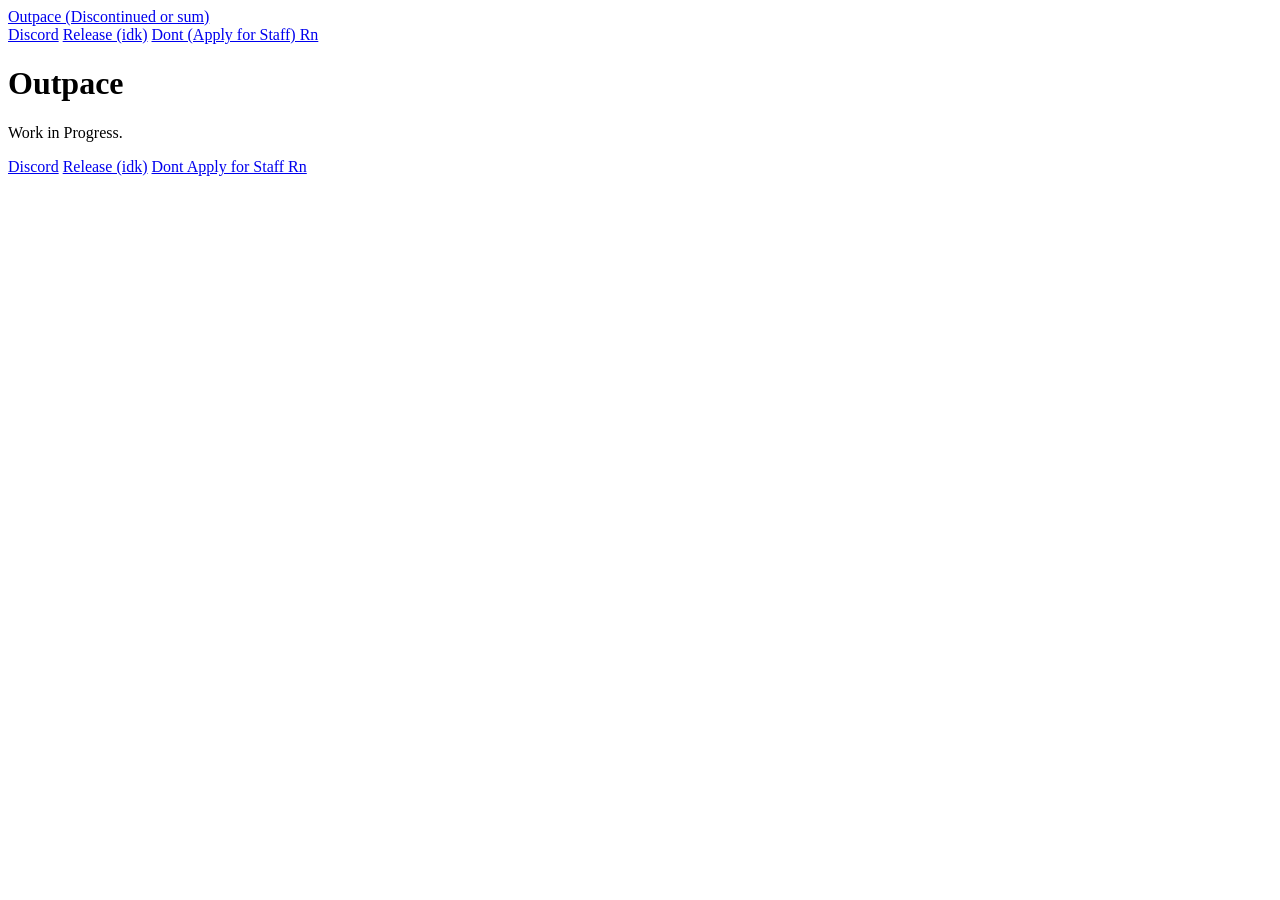
==== public/index.html @ 806c6d61 "Changed main index" ====
<!DOCTYPE html>
<html lang="en">
  <head>
    <meta charset="utf-8">
    <meta name="viewport" content="width=device-width, initial-scale=1">
    <title>Outpace (Discontinued or sum)</title>
    <meta name="description" content="Outpace">
    <link rel="stylesheet" href="/styles.css">
  </head>
  <body>
    <div class="bg"></div>
    <div class="rays"></div>
    <div class="orb orb-1"></div>
    <div class="orb orb-2"></div>
    <div class="orb orb-3"></div>
    <div class="particles" id="particles"></div>
    <div class="vignette"></div>
    <div class="noise"></div>

    <nav class="nav">
      <a class="nav-brand" href="https://www.out-pace.org/">Outpace (Discontinued or sum)</a>
      <div class="nav-links">
        <a class="nav-btn nav-btn-ghost" href="https://discord.gg/ZzWwDURXhG" target="_blank" rel="noopener">Discord</a>
        <a class="nav-btn nav-btn-ghost" href="https://www.out-pace.org/releasedate">Release (idk)</a>
        <a class="nav-btn nav-btn-primary" href="https://www.out-pace.org/apply">Dont (Apply for Staff) Rn</a>
      </div>
    </nav>

    <main class="main">
      <div>
        <h1 class="landing-title">Outpace</h1>
        <p class="landing-sub">Work in Progress.</p>
        <div class="landing-buttons">
          <a class="nav-btn nav-btn-primary" href="https://discord.gg/ZzWwDURXhG" target="_blank" rel="noopener">Discord</a>
          <a class="nav-btn nav-btn-ghost" href="https://www.out-pace.org/releasedate">Release (idk)</a>
          <a class="nav-btn nav-btn-ghost" href="https://www.out-pace.org/apply">Dont Apply for Staff Rn</a>
        </div>
      </div>
    </main>

    <script>
      (function () {
        var el = document.getElementById('particles');
        var frag = document.createDocumentFragment();
        for (var i = 0; i < 28; i++) {
          var s = document.createElement('span');
          var size = 1.5 + Math.random() * 3;
          s.style.cssText =
            'left:' + (Math.random() * 100) + '%;' +
            'width:' + size + 'px;height:' + size + 'px;' +
            'animation-duration:' + (9 + Math.random() * 16) + 's;' +
            'animation-delay:' + (Math.random() * 12) + 's;';
          frag.appendChild(s);
        }
        el.appendChild(frag);
      })();
    </script>
  </body>
</html>
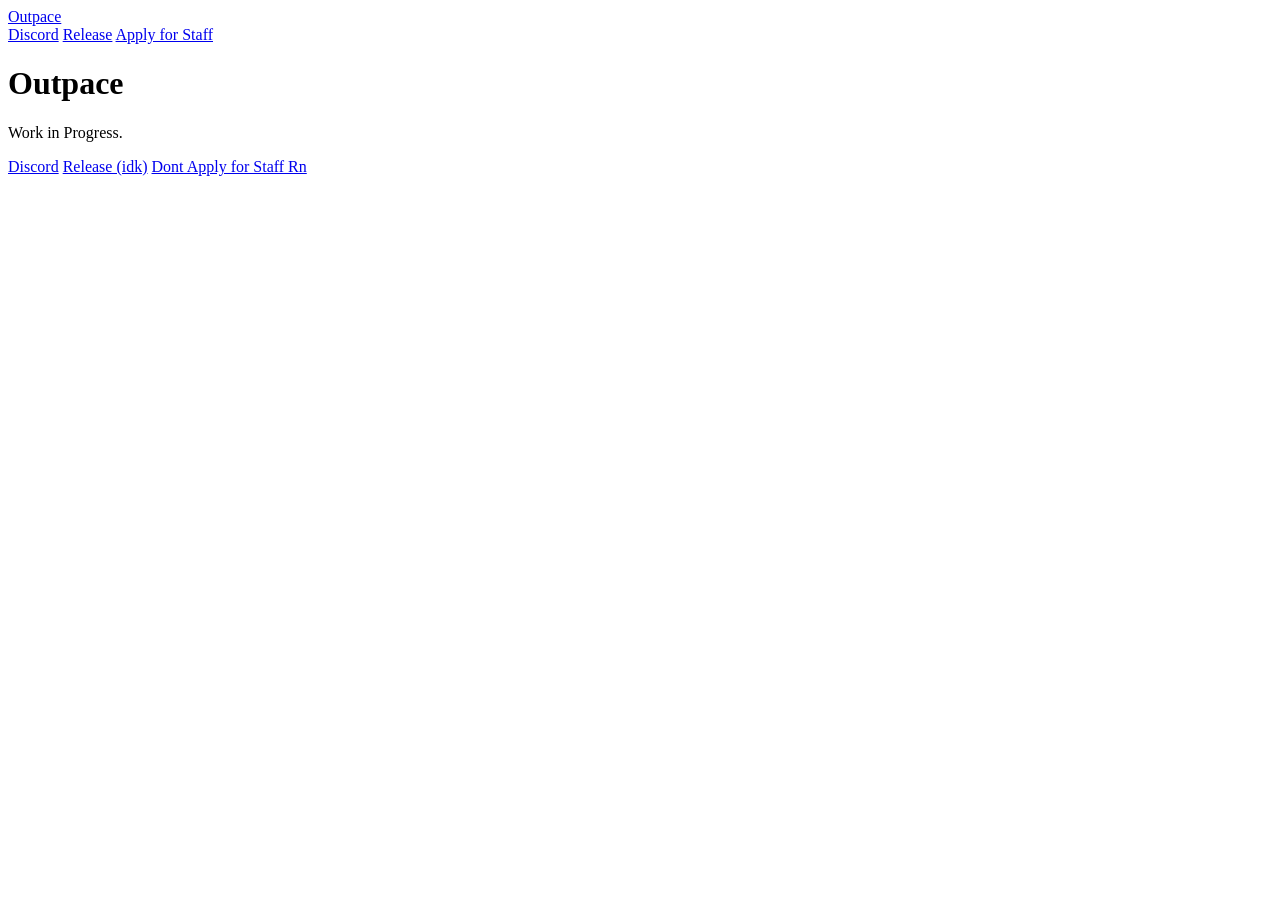
==== commit dfb59b0d: "a" ====
--- a/public/index.html
+++ b/public/index.html
@@ -18,11 +18,11 @@
     <div class="noise"></div>
 
     <nav class="nav">
-      <a class="nav-brand" href="https://www.out-pace.org/">Outpace (Discontinued or sum)</a>
+      <a class="nav-brand" href="https://www.out-pace.org/">Outpace</a>
       <div class="nav-links">
         <a class="nav-btn nav-btn-ghost" href="https://discord.gg/ZzWwDURXhG" target="_blank" rel="noopener">Discord</a>
-        <a class="nav-btn nav-btn-ghost" href="https://www.out-pace.org/releasedate">Release (idk)</a>
-        <a class="nav-btn nav-btn-primary" href="https://www.out-pace.org/apply">Dont (Apply for Staff) Rn</a>
+        <a class="nav-btn nav-btn-ghost" href="https://www.out-pace.org/releasedate">Release</a>
+        <a class="nav-btn nav-btn-primary" href="https://www.out-pace.org/apply">Apply for Staff</a>
       </div>
     </nav>
 
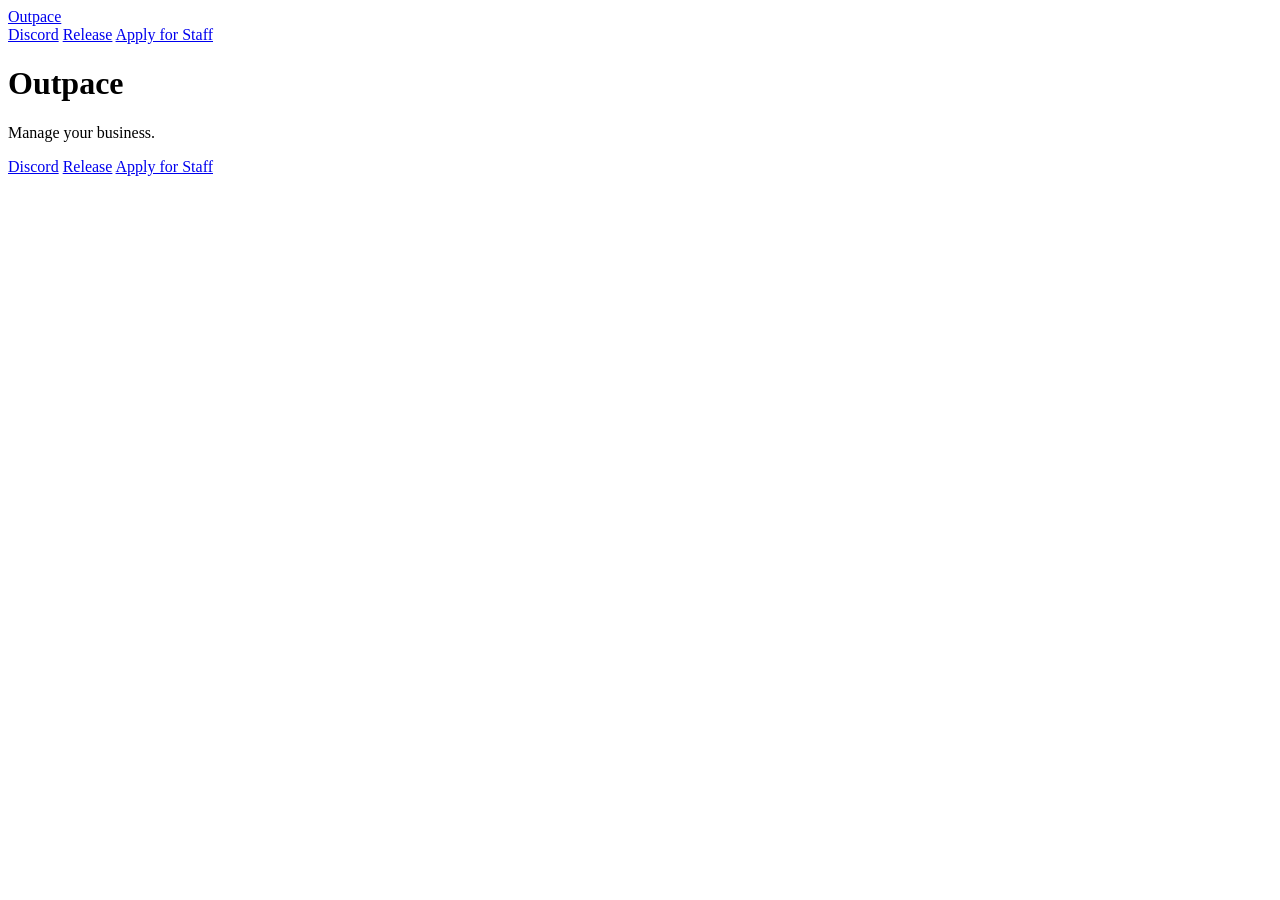
==== commit 67d52829: "Changed Button Texts and Subtitles." ====
--- a/public/index.html
+++ b/public/index.html
@@ -29,11 +29,11 @@
     <main class="main">
       <div>
         <h1 class="landing-title">Outpace</h1>
-        <p class="landing-sub">Work in Progress.</p>
+        <p class="landing-sub">Manage your business.</p>
         <div class="landing-buttons">
           <a class="nav-btn nav-btn-primary" href="https://discord.gg/ZzWwDURXhG" target="_blank" rel="noopener">Discord</a>
-          <a class="nav-btn nav-btn-ghost" href="https://www.out-pace.org/releasedate">Release (idk)</a>
-          <a class="nav-btn nav-btn-ghost" href="https://www.out-pace.org/apply">Dont Apply for Staff Rn</a>
+          <a class="nav-btn nav-btn-ghost" href="https://www.out-pace.org/releasedate">Release</a>
+          <a class="nav-btn nav-btn-ghost" href="https://www.out-pace.org/apply">Apply for Staff</a>
         </div>
       </div>
     </main>
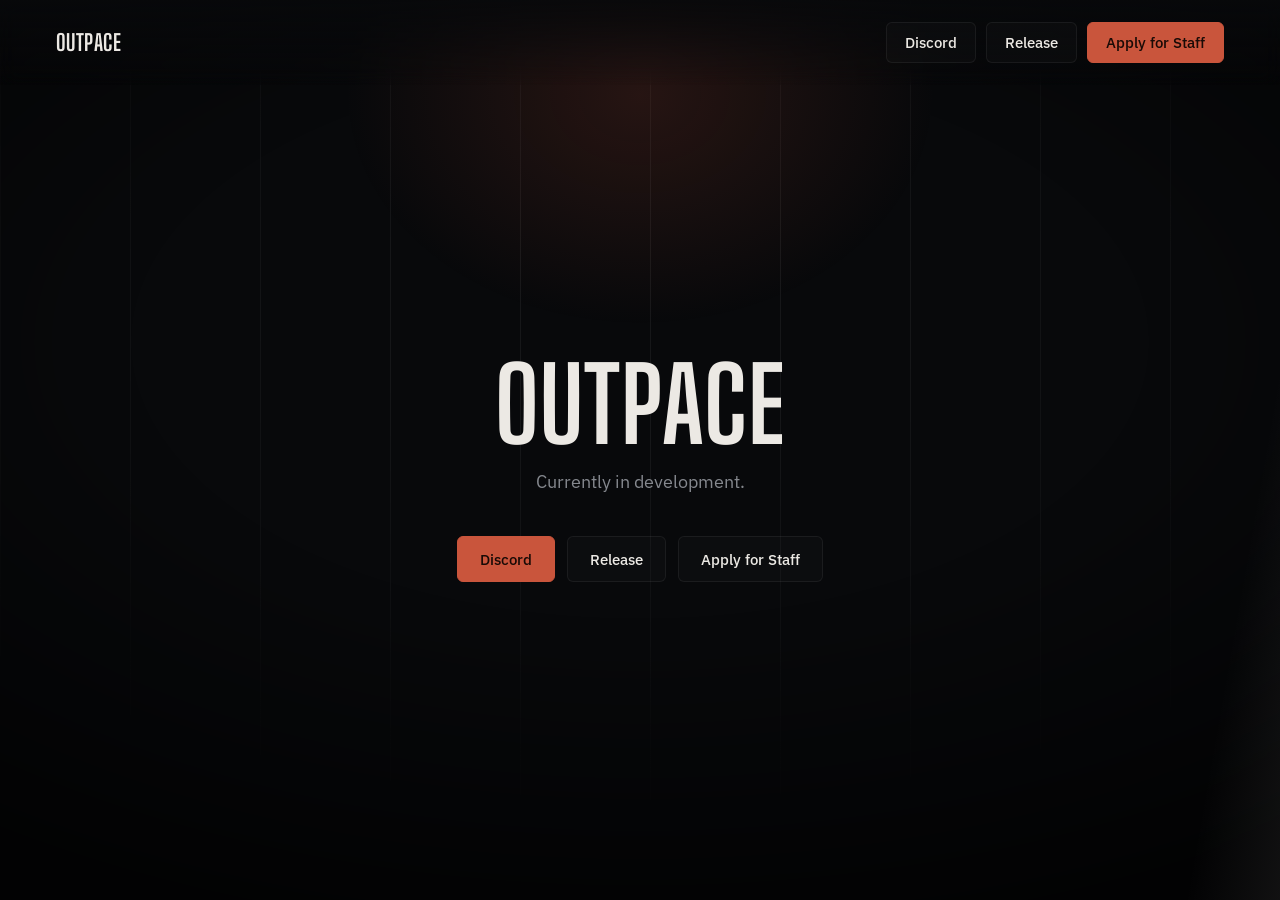
==== commit 8db2f851: "New style on the landing page" ====
--- a/public/index.html
+++ b/public/index.html
@@ -3,57 +3,243 @@
   <head>
     <meta charset="utf-8">
     <meta name="viewport" content="width=device-width, initial-scale=1">
-    <title>Outpace (Discontinued or sum)</title>
-    <meta name="description" content="Outpace">
-    <link rel="stylesheet" href="/styles.css">
+    <title>Outpace</title>
+    <meta name="description" content="Outpace — outrun what's behind the door.">
+    <link rel="preconnect" href="https://fonts.googleapis.com">
+    <link rel="preconnect" href="https://fonts.gstatic.com" crossorigin>
+    <link href="https://fonts.googleapis.com/css2?family=Big+Shoulders+Display:wght@600;700&family=IBM+Plex+Sans:wght@400;500;600&display=swap" rel="stylesheet">
+    <style>
+      :root {
+        --bg: #08090b;
+        --line: rgba(255, 255, 255, 0.06);
+        --text: #ece9e4;
+        --text-dim: #85888e;
+        --accent: #c9553c;
+        --accent-ink: #180a06;
+        font-family: 'IBM Plex Sans', system-ui, sans-serif;
+      }
+
+      * { box-sizing: border-box; }
+
+      html, body {
+        margin: 0;
+        padding: 0;
+        background: var(--bg);
+        color: var(--text);
+        overflow-x: hidden;
+      }
+
+      body { min-height: 100vh; position: relative; }
+
+      .sr-only {
+        position: absolute;
+        width: 1px; height: 1px;
+        padding: 0; margin: -1px;
+        overflow: hidden;
+        clip: rect(0, 0, 0, 0);
+        white-space: nowrap;
+        border: 0;
+      }
+
+      /* dim vertical seams — a corridor of doors, not a business grid */
+      .corridor {
+        position: fixed;
+        inset: 0;
+        z-index: 0;
+        background-image: repeating-linear-gradient(
+          90deg,
+          var(--line) 0px,
+          var(--line) 1px,
+          transparent 1px,
+          transparent 130px
+        );
+        mask-image: radial-gradient(ellipse 85% 65% at 50% 35%, black 20%, transparent 85%);
+        -webkit-mask-image: radial-gradient(ellipse 85% 65% at 50% 35%, black 20%, transparent 85%);
+      }
+
+      /* single unstable light source overhead, not scattered orbs */
+      .glow {
+        position: fixed;
+        top: -25%;
+        left: 50%;
+        transform: translateX(-50%);
+        width: 820px;
+        height: 640px;
+        background: radial-gradient(closest-side, rgba(201, 85, 60, 0.16), transparent 72%);
+        z-index: 0;
+        pointer-events: none;
+        animation: breathe 7s ease-in-out infinite;
+      }
+
+      @keyframes breathe {
+        0%, 100% { opacity: 0.7; }
+        50% { opacity: 1; }
+      }
+
+      .vignette {
+        position: fixed;
+        inset: 0;
+        z-index: 0;
+        pointer-events: none;
+        background: radial-gradient(ellipse 88% 68% at 50% 38%, transparent 45%, rgba(0,0,0,0.7) 100%);
+      }
+
+      /* one-time light spill, like a door easing open */
+      .sweep {
+        position: fixed;
+        inset: 0;
+        z-index: 1;
+        pointer-events: none;
+        background: linear-gradient(100deg, transparent 40%, rgba(236, 233, 228, 0.08) 48%, transparent 56%);
+        transform: translateX(-60%);
+        animation: sweep 1.6s cubic-bezier(0.16, 1, 0.3, 1) 0.2s forwards;
+      }
+
+      @keyframes sweep {
+        to { transform: translateX(60%); }
+      }
+
+      nav {
+        position: fixed;
+        top: 0; left: 0; right: 0;
+        z-index: 10;
+        display: flex;
+        align-items: center;
+        justify-content: space-between;
+        padding: 22px clamp(20px, 5vw, 56px);
+        backdrop-filter: blur(10px);
+        background: linear-gradient(to bottom, rgba(8,9,11,0.9), rgba(8,9,11,0));
+      }
+
+      .nav-brand {
+        font-family: 'Big Shoulders Display', sans-serif;
+        font-weight: 700;
+        font-size: 1.4rem;
+        letter-spacing: 0.02em;
+        color: var(--text);
+        text-decoration: none;
+        text-transform: uppercase;
+      }
+
+      .nav-links { display: flex; gap: 10px; }
+
+      .btn {
+        display: inline-flex;
+        align-items: center;
+        justify-content: center;
+        padding: 10px 18px;
+        border-radius: 6px;
+        font-size: 0.92rem;
+        font-weight: 500;
+        text-decoration: none;
+        transition: border-color 0.2s ease, background 0.2s ease, transform 0.15s ease;
+        white-space: nowrap;
+      }
+
+      .btn:focus-visible { outline: 2px solid var(--accent); outline-offset: 2px; }
+
+      .btn-ghost {
+        color: var(--text);
+        border: 1px solid var(--line);
+        background: rgba(255, 255, 255, 0.02);
+      }
+      .btn-ghost:hover { border-color: rgba(255, 255, 255, 0.24); background: rgba(255, 255, 255, 0.05); }
+
+      .btn-primary {
+        color: var(--accent-ink);
+        background: var(--accent);
+        border: 1px solid var(--accent);
+      }
+      .btn-primary:hover { background: #d76a4f; transform: translateY(-1px); }
+
+      main {
+        position: relative;
+        z-index: 2;
+        min-height: 100vh;
+        display: flex;
+        align-items: center;
+        justify-content: center;
+        padding: 120px 24px 80px;
+      }
+
+      .hero {
+        text-align: center;
+        max-width: 620px;
+        opacity: 0;
+        transform: translateY(14px);
+        animation: rise 0.9s cubic-bezier(0.16, 1, 0.3, 1) 0.25s forwards;
+      }
+
+      .landing-title {
+        font-family: 'Big Shoulders Display', sans-serif;
+        font-weight: 700;
+        font-size: clamp(3.4rem, 10vw, 6.4rem);
+        line-height: 0.92;
+        letter-spacing: 0.01em;
+        text-transform: uppercase;
+        margin: 0 0 16px;
+        color: var(--text);
+      }
+
+      .landing-sub {
+        font-size: clamp(1rem, 2vw, 1.15rem);
+        color: var(--text-dim);
+        margin: 0 0 40px;
+        line-height: 1.5;
+      }
+
+      .landing-buttons {
+        display: flex;
+        flex-wrap: wrap;
+        align-items: center;
+        justify-content: center;
+        gap: 12px;
+      }
+      .landing-buttons .btn { padding: 12px 22px; font-size: 0.95rem; }
+
+      @keyframes rise {
+        to { opacity: 1; transform: translateY(0); }
+      }
+
+      @media (max-width: 560px) {
+        .nav-links { gap: 6px; }
+        .btn { padding: 8px 12px; font-size: 0.82rem; }
+        .landing-buttons { flex-direction: column; width: 100%; }
+        .landing-buttons .btn { width: 100%; }
+      }
+
+      @media (prefers-reduced-motion: reduce) {
+        .hero { animation: none; opacity: 1; transform: none; }
+        .glow { animation: none; opacity: 0.85; }
+        .sweep { display: none; }
+      }
+    </style>
   </head>
   <body>
-    <div class="bg"></div>
-    <div class="rays"></div>
-    <div class="orb orb-1"></div>
-    <div class="orb orb-2"></div>
-    <div class="orb orb-3"></div>
-    <div class="particles" id="particles"></div>
-    <div class="vignette"></div>
-    <div class="noise"></div>
-
-    <nav class="nav">
+    <div class="corridor" aria-hidden="true"></div>
+    <div class="glow" aria-hidden="true"></div>
+    <div class="vignette" aria-hidden="true"></div>
+    <div class="sweep" aria-hidden="true"></div>
+
+    <nav>
       <a class="nav-brand" href="https://www.out-pace.org/">Outpace</a>
       <div class="nav-links">
-        <a class="nav-btn nav-btn-ghost" href="https://discord.gg/ZzWwDURXhG" target="_blank" rel="noopener">Discord</a>
-        <a class="nav-btn nav-btn-ghost" href="https://www.out-pace.org/releasedate">Release</a>
-        <a class="nav-btn nav-btn-primary" href="https://www.out-pace.org/apply">Apply for Staff</a>
+        <a class="btn btn-ghost" href="https://discord.gg/ZzWwDURXhG" target="_blank" rel="noopener">Discord</a>
+        <a class="btn btn-ghost" href="https://www.out-pace.org/releasedate">Release</a>
+        <a class="btn btn-primary" href="https://www.out-pace.org/apply">Apply for Staff</a>
       </div>
     </nav>
 
-    <main class="main">
-      <div>
+    <main>
+      <div class="hero">
         <h1 class="landing-title">Outpace</h1>
-        <p class="landing-sub">Manage your business.</p>
+        <p class="landing-sub">Currently in development.</p>
         <div class="landing-buttons">
-          <a class="nav-btn nav-btn-primary" href="https://discord.gg/ZzWwDURXhG" target="_blank" rel="noopener">Discord</a>
-          <a class="nav-btn nav-btn-ghost" href="https://www.out-pace.org/releasedate">Release</a>
-          <a class="nav-btn nav-btn-ghost" href="https://www.out-pace.org/apply">Apply for Staff</a>
+          <a class="btn btn-primary" href="https://discord.gg/ZzWwDURXhG" target="_blank" rel="noopener">Discord</a>
+          <a class="btn btn-ghost" href="https://www.out-pace.org/releasedate">Release</a>
+          <a class="btn btn-ghost" href="https://www.out-pace.org/apply">Apply for Staff</a>
         </div>
       </div>
     </main>
-
-    <script>
-      (function () {
-        var el = document.getElementById('particles');
-        var frag = document.createDocumentFragment();
-        for (var i = 0; i < 28; i++) {
-          var s = document.createElement('span');
-          var size = 1.5 + Math.random() * 3;
-          s.style.cssText =
-            'left:' + (Math.random() * 100) + '%;' +
-            'width:' + size + 'px;height:' + size + 'px;' +
-            'animation-duration:' + (9 + Math.random() * 16) + 's;' +
-            'animation-delay:' + (Math.random() * 12) + 's;';
-          frag.appendChild(s);
-        }
-        el.appendChild(frag);
-      })();
-    </script>
   </body>
-</html>
+</html>
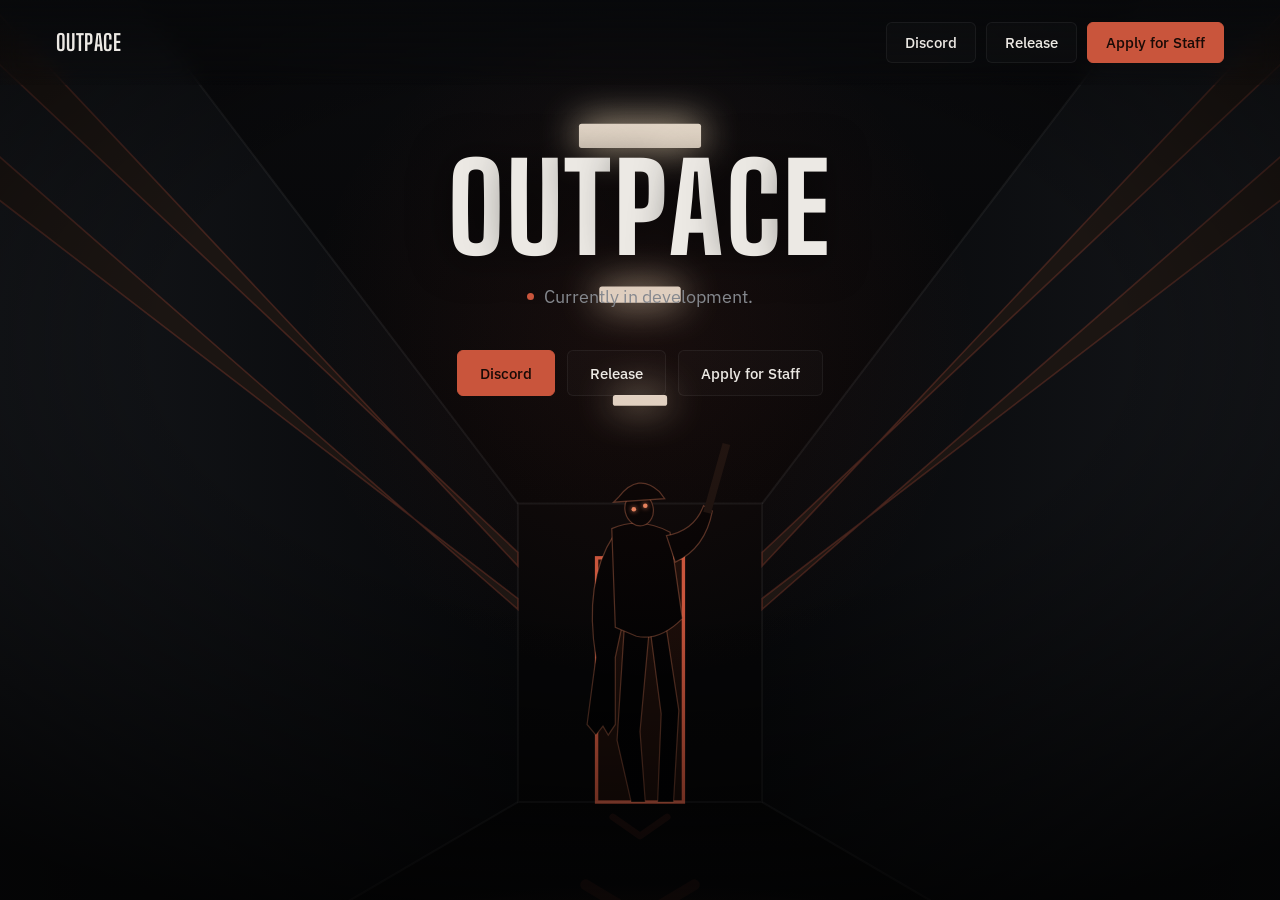
==== commit fef2a752: "Updated Main Landing page" ====
--- a/public/index.html
+++ b/public/index.html
@@ -1,245 +1,316 @@
 <!DOCTYPE html>
 <html lang="en">
-  <head>
-    <meta charset="utf-8">
-    <meta name="viewport" content="width=device-width, initial-scale=1">
-    <title>Outpace</title>
-    <meta name="description" content="Outpace — outrun what's behind the door.">
-    <link rel="preconnect" href="https://fonts.googleapis.com">
-    <link rel="preconnect" href="https://fonts.gstatic.com" crossorigin>
-    <link href="https://fonts.googleapis.com/css2?family=Big+Shoulders+Display:wght@600;700&family=IBM+Plex+Sans:wght@400;500;600&display=swap" rel="stylesheet">
-    <style>
-      :root {
-        --bg: #08090b;
-        --line: rgba(255, 255, 255, 0.06);
-        --text: #ece9e4;
-        --text-dim: #85888e;
-        --accent: #c9553c;
-        --accent-ink: #180a06;
-        font-family: 'IBM Plex Sans', system-ui, sans-serif;
-      }
-
-      * { box-sizing: border-box; }
-
-      html, body {
-        margin: 0;
-        padding: 0;
-        background: var(--bg);
-        color: var(--text);
-        overflow-x: hidden;
-      }
-
-      body { min-height: 100vh; position: relative; }
-
-      .sr-only {
-        position: absolute;
-        width: 1px; height: 1px;
-        padding: 0; margin: -1px;
-        overflow: hidden;
-        clip: rect(0, 0, 0, 0);
-        white-space: nowrap;
-        border: 0;
-      }
-
-      /* dim vertical seams — a corridor of doors, not a business grid */
-      .corridor {
-        position: fixed;
-        inset: 0;
-        z-index: 0;
-        background-image: repeating-linear-gradient(
-          90deg,
-          var(--line) 0px,
-          var(--line) 1px,
-          transparent 1px,
-          transparent 130px
-        );
-        mask-image: radial-gradient(ellipse 85% 65% at 50% 35%, black 20%, transparent 85%);
-        -webkit-mask-image: radial-gradient(ellipse 85% 65% at 50% 35%, black 20%, transparent 85%);
-      }
-
-      /* single unstable light source overhead, not scattered orbs */
-      .glow {
-        position: fixed;
-        top: -25%;
-        left: 50%;
-        transform: translateX(-50%);
-        width: 820px;
-        height: 640px;
-        background: radial-gradient(closest-side, rgba(201, 85, 60, 0.16), transparent 72%);
-        z-index: 0;
-        pointer-events: none;
-        animation: breathe 7s ease-in-out infinite;
-      }
-
-      @keyframes breathe {
-        0%, 100% { opacity: 0.7; }
-        50% { opacity: 1; }
-      }
-
-      .vignette {
-        position: fixed;
-        inset: 0;
-        z-index: 0;
-        pointer-events: none;
-        background: radial-gradient(ellipse 88% 68% at 50% 38%, transparent 45%, rgba(0,0,0,0.7) 100%);
-      }
-
-      /* one-time light spill, like a door easing open */
-      .sweep {
-        position: fixed;
-        inset: 0;
-        z-index: 1;
-        pointer-events: none;
-        background: linear-gradient(100deg, transparent 40%, rgba(236, 233, 228, 0.08) 48%, transparent 56%);
-        transform: translateX(-60%);
-        animation: sweep 1.6s cubic-bezier(0.16, 1, 0.3, 1) 0.2s forwards;
-      }
-
-      @keyframes sweep {
-        to { transform: translateX(60%); }
-      }
-
-      nav {
-        position: fixed;
-        top: 0; left: 0; right: 0;
-        z-index: 10;
-        display: flex;
-        align-items: center;
-        justify-content: space-between;
-        padding: 22px clamp(20px, 5vw, 56px);
-        backdrop-filter: blur(10px);
-        background: linear-gradient(to bottom, rgba(8,9,11,0.9), rgba(8,9,11,0));
-      }
-
-      .nav-brand {
-        font-family: 'Big Shoulders Display', sans-serif;
-        font-weight: 700;
-        font-size: 1.4rem;
-        letter-spacing: 0.02em;
-        color: var(--text);
-        text-decoration: none;
-        text-transform: uppercase;
-      }
-
-      .nav-links { display: flex; gap: 10px; }
-
-      .btn {
-        display: inline-flex;
-        align-items: center;
-        justify-content: center;
-        padding: 10px 18px;
-        border-radius: 6px;
-        font-size: 0.92rem;
-        font-weight: 500;
-        text-decoration: none;
-        transition: border-color 0.2s ease, background 0.2s ease, transform 0.15s ease;
-        white-space: nowrap;
-      }
-
-      .btn:focus-visible { outline: 2px solid var(--accent); outline-offset: 2px; }
-
-      .btn-ghost {
-        color: var(--text);
-        border: 1px solid var(--line);
-        background: rgba(255, 255, 255, 0.02);
-      }
-      .btn-ghost:hover { border-color: rgba(255, 255, 255, 0.24); background: rgba(255, 255, 255, 0.05); }
-
-      .btn-primary {
-        color: var(--accent-ink);
-        background: var(--accent);
-        border: 1px solid var(--accent);
-      }
-      .btn-primary:hover { background: #d76a4f; transform: translateY(-1px); }
-
-      main {
-        position: relative;
-        z-index: 2;
-        min-height: 100vh;
-        display: flex;
-        align-items: center;
-        justify-content: center;
-        padding: 120px 24px 80px;
-      }
-
-      .hero {
-        text-align: center;
-        max-width: 620px;
-        opacity: 0;
-        transform: translateY(14px);
-        animation: rise 0.9s cubic-bezier(0.16, 1, 0.3, 1) 0.25s forwards;
-      }
-
-      .landing-title {
-        font-family: 'Big Shoulders Display', sans-serif;
-        font-weight: 700;
-        font-size: clamp(3.4rem, 10vw, 6.4rem);
-        line-height: 0.92;
-        letter-spacing: 0.01em;
-        text-transform: uppercase;
-        margin: 0 0 16px;
-        color: var(--text);
-      }
-
-      .landing-sub {
-        font-size: clamp(1rem, 2vw, 1.15rem);
-        color: var(--text-dim);
-        margin: 0 0 40px;
-        line-height: 1.5;
-      }
-
-      .landing-buttons {
-        display: flex;
-        flex-wrap: wrap;
-        align-items: center;
-        justify-content: center;
-        gap: 12px;
-      }
-      .landing-buttons .btn { padding: 12px 22px; font-size: 0.95rem; }
-
-      @keyframes rise {
-        to { opacity: 1; transform: translateY(0); }
-      }
-
-      @media (max-width: 560px) {
-        .nav-links { gap: 6px; }
-        .btn { padding: 8px 12px; font-size: 0.82rem; }
-        .landing-buttons { flex-direction: column; width: 100%; }
-        .landing-buttons .btn { width: 100%; }
-      }
-
-      @media (prefers-reduced-motion: reduce) {
-        .hero { animation: none; opacity: 1; transform: none; }
-        .glow { animation: none; opacity: 0.85; }
-        .sweep { display: none; }
-      }
-    </style>
-  </head>
-  <body>
-    <div class="corridor" aria-hidden="true"></div>
-    <div class="glow" aria-hidden="true"></div>
-    <div class="vignette" aria-hidden="true"></div>
-    <div class="sweep" aria-hidden="true"></div>
-
-    <nav>
-      <a class="nav-brand" href="https://www.out-pace.org/">Outpace</a>
-      <div class="nav-links">
-        <a class="btn btn-ghost" href="https://discord.gg/ZzWwDURXhG" target="_blank" rel="noopener">Discord</a>
-        <a class="btn btn-ghost" href="https://www.out-pace.org/releasedate">Release</a>
-        <a class="btn btn-primary" href="https://www.out-pace.org/apply">Apply for Staff</a>
-      </div>
-    </nav>
-
-    <main>
-      <div class="hero">
-        <h1 class="landing-title">Outpace</h1>
-        <p class="landing-sub">Currently in development.</p>
-        <div class="landing-buttons">
-          <a class="btn btn-primary" href="https://discord.gg/ZzWwDURXhG" target="_blank" rel="noopener">Discord</a>
-          <a class="btn btn-ghost" href="https://www.out-pace.org/releasedate">Release</a>
-          <a class="btn btn-ghost" href="https://www.out-pace.org/apply">Apply for Staff</a>
-        </div>
-      </div>
-    </main>
-  </body>
+<head>
+<meta charset="utf-8">
+<meta name="viewport" content="width=device-width, initial-scale=1">
+<title>Outpace</title>
+<meta name="description" content="Outpace — outrun what's behind the door.">
+<link rel="preconnect" href="https://fonts.googleapis.com">
+<link rel="preconnect" href="https://fonts.gstatic.com" crossorigin>
+<link href="https://fonts.googleapis.com/css2?family=Big+Shoulders+Display:wght@600;700;800&family=IBM+Plex+Sans:wght@400;500;600&display=swap" rel="stylesheet">
+<script>document.documentElement.classList.add('js');</script>
+<style>
+:root {
+  --bg: #08090b;
+  --line: rgba(255,255,255,0.055);
+  --text: #ece9e4;
+  --text-dim: #85888e;
+  --accent: #c9553c;
+  --accent-hot: #e8845f;
+  --accent-ink: #180a06;
+  --mx: 50%; --my: 38%;
+  --px: 0; --py: 0;
+  font-family: 'IBM Plex Sans', system-ui, sans-serif;
+}
+* { box-sizing: border-box; }
+html, body { margin: 0; background: var(--bg); color: var(--text); overflow-x: hidden; }
+body { min-height: 100vh; position: relative; }
+.layer { position: fixed; inset: 0; pointer-events: none; }
+
+/* corridor seams, plus a brighter copy that only shows under the cursor */
+.corridor, .corridor-lit {
+  z-index: 0;
+  background-image: repeating-linear-gradient(90deg, var(--line) 0, var(--line) 1px, transparent 1px, transparent 130px);
+  -webkit-mask-image: radial-gradient(ellipse 85% 65% at 50% 35%, #000 20%, transparent 85%);
+  mask-image: radial-gradient(ellipse 85% 65% at 50% 35%, #000 20%, transparent 85%);
+}
+.corridor-lit {
+  background-image: repeating-linear-gradient(90deg, rgba(232,132,95,0.55) 0, rgba(232,132,95,0.55) 1px, transparent 1px, transparent 130px);
+  -webkit-mask-image: radial-gradient(circle 230px at var(--mx) var(--my), #000, transparent 100%);
+  mask-image: radial-gradient(circle 230px at var(--mx) var(--my), #000, transparent 100%);
+}
+.torch {
+  z-index: 1;
+  background: radial-gradient(circle 340px at var(--mx) var(--my), rgba(201,85,60,0.09), transparent 100%);
+}
+.glow {
+  z-index: 0; top: -25%; left: 50%; right: auto; bottom: auto;
+  width: 900px; height: 680px; max-width: 140vw;
+  transform: translateX(-50%) translate(calc(var(--px) * -26px), calc(var(--py) * -16px));
+  background: radial-gradient(closest-side, rgba(201,85,60,0.17), transparent 72%);
+  animation: breathe 7s ease-in-out infinite;
+}
+@keyframes breathe { 0%,100% { opacity: .65; } 50% { opacity: 1; } }
+.vignette { z-index: 3; background: radial-gradient(ellipse 88% 68% at 50% 38%, transparent 42%, rgba(0,0,0,0.78) 100%); }
+#dust { z-index: 1; width: 100%; height: 100%; }
+
+/* the maintenance hallway: the mangled worker waits at the far end */
+.scene { z-index: 1; width: 100%; height: 100%; opacity: 0;
+  transform: translate(calc(var(--px) * 10px), calc(var(--py) * 6px)) scale(1.06);
+  animation: frameIn 1.4s ease .1s forwards; }
+@keyframes frameIn { to { opacity: 1; } }
+.lamps { animation: hum 9s linear 4s infinite; }
+.lamp { fill: #efe6d6; opacity: 0; filter: drop-shadow(0 0 1.4px rgba(255,236,200,.9));
+  animation: lampOn 1s forwards; animation-delay: calc(.7s + var(--k) * .35s); }
+@keyframes lampOn { 0% { opacity: 0; } 20% { opacity: .9; } 32% { opacity: .1; } 50% { opacity: .9; } 62% { opacity: .3; } 100% { opacity: .95; } }
+@keyframes hum { 0%,100% { opacity: 1; } 91% { opacity: 1; } 92% { opacity: .35; } 93% { opacity: 1; } 94% { opacity: .6; } 95% { opacity: 1; } }
+.exit { animation: breathe 5s ease-in-out infinite; }
+.arr { fill: none; stroke: var(--accent); stroke-linecap: round; stroke-linejoin: round; opacity: .12;
+  animation: run 1.8s ease-in-out infinite; animation-delay: calc(2s + var(--k) * .22s); }
+@keyframes run { 0%,100% { opacity: .12; } 30% { opacity: .95; } }
+.figure { opacity: 0; transform-box: fill-box; transform-origin: 50% 100%;
+  animation: frameIn 1.6s ease 2.8s forwards, sway 5s ease-in-out 2.8s infinite alternate; }
+@keyframes sway { from { transform: rotate(-1.4deg); } to { transform: rotate(1.4deg); } }
+.loom { transform-box: fill-box; transform-origin: 50% 100%; animation: loom 18s linear 6s infinite; }
+@keyframes loom { 0%,96% { transform: scale(1); } 96.4%,98.8% { transform: scale(1.4); } 99.2%,100% { transform: scale(1); } }
+.head { transform-box: fill-box; transform-origin: 50% 100%; animation: twitch 7s steps(1) infinite; }
+@keyframes twitch { 0%,86% { transform: none; } 87% { transform: rotate(9deg) translateY(1px); } 88% { transform: rotate(-6deg); } 89%,100% { transform: none; } }
+.eye { fill: var(--accent-hot); filter: drop-shadow(0 0 3px var(--accent-hot)); animation: eyes 7s steps(1) infinite; }
+@keyframes eyes { 0%,40% { opacity: .15; } 41%,70% { opacity: 1; } 71%,80% { opacity: .15; } 81%,100% { opacity: .9; } }
+
+/* a crack across the screen now and then, like the trailer */
+.crack { z-index: 4; width: 100%; height: 100%; opacity: 0; animation: crack 18s linear 6s infinite; }
+.crack polyline { fill: none; stroke: var(--accent-hot); stroke-width: 1.5; vector-effect: non-scaling-stroke; filter: drop-shadow(0 0 6px rgba(232,132,95,.8)); }
+@keyframes crack {
+  0%,96% { opacity: 0; } 96.4% { opacity: 1; } 96.8% { opacity: 0; }
+  97.2% { opacity: .8; } 98.4% { opacity: .8; } 98.8% { opacity: 0; } 100% { opacity: 0; }
+}
+
+nav {
+  position: fixed; top: 0; left: 0; right: 0; z-index: 10;
+  display: flex; align-items: center; justify-content: space-between;
+  padding: 22px clamp(20px, 5vw, 56px);
+  backdrop-filter: blur(10px); -webkit-backdrop-filter: blur(10px);
+  background: linear-gradient(to bottom, rgba(8,9,11,0.9), rgba(8,9,11,0));
+  opacity: 0; animation: frameIn .9s ease 2.2s forwards;
+}
+.nav-brand { font-family: 'Big Shoulders Display', sans-serif; font-weight: 700; font-size: 1.4rem; letter-spacing: .02em; color: var(--text); text-decoration: none; text-transform: uppercase; }
+.nav-links { display: flex; gap: 10px; }
+
+.btn {
+  position: relative; overflow: hidden;
+  display: inline-flex; align-items: center; justify-content: center;
+  padding: 10px 18px; border-radius: 6px;
+  font-size: .92rem; font-weight: 500; text-decoration: none; white-space: nowrap;
+  transition: border-color .2s, background .2s, transform .15s, box-shadow .25s;
+}
+.btn::after { /* light sweeping across on hover */
+  content: ""; position: absolute; top: 0; bottom: 0; left: -60%; width: 40%;
+  background: linear-gradient(100deg, transparent, rgba(255,255,255,.22), transparent);
+  transform: skewX(-18deg); transition: left .55s ease;
+}
+.btn:hover::after { left: 130%; }
+.btn:focus-visible { outline: 2px solid var(--accent-hot); outline-offset: 2px; }
+.btn-ghost { color: var(--text); border: 1px solid var(--line); background: rgba(255,255,255,.02); }
+.btn-ghost:hover { border-color: rgba(232,132,95,.55); background: rgba(201,85,60,.07); }
+.btn-primary { color: var(--accent-ink); background: var(--accent); border: 1px solid var(--accent); }
+.btn-primary:hover { background: var(--accent-hot); transform: translateY(-1px); box-shadow: 0 8px 30px rgba(201,85,60,.4); }
+
+main { position: relative; z-index: 5; min-height: 100vh; display: flex; align-items: flex-start; justify-content: center; padding: 17vh 24px 80px; }
+.hero { text-align: center; max-width: 680px; }
+
+.landing-title {
+  position: relative; display: inline-block;
+  font-family: 'Big Shoulders Display', sans-serif; font-weight: 800;
+  font-size: clamp(3.8rem, 12vw, 7.6rem); line-height: .92; letter-spacing: .02em;
+  text-transform: uppercase; margin: 0 0 18px; color: var(--text);
+  text-shadow: 0 2px 40px rgba(0,0,0,.7);
+}
+.landing-title .ch { display: inline-block; }
+.js .landing-title .ch { opacity: 0; transform: translateY(40%); filter: blur(8px); animation: letter .9s cubic-bezier(.16,1,.3,1) forwards; animation-delay: calc(1.3s + var(--i) * 80ms); }
+@keyframes letter { to { opacity: 1; transform: none; filter: blur(0); } }
+.landing-title::before, .landing-title::after {
+  content: attr(data-text); position: absolute; inset: 0; opacity: 0; pointer-events: none;
+  animation: glitch 18s linear 6s infinite;
+}
+.landing-title::before { color: var(--accent-hot); }
+.landing-title::after { color: #7fb4c9; animation-name: glitch2; }
+@keyframes glitch {
+  0%,96% { opacity: 0; } 96.4% { opacity: .9; clip-path: inset(10% 0 62% 0); transform: translateX(-6px); }
+  96.8% { opacity: .9; clip-path: inset(58% 0 12% 0); transform: translateX(5px); }
+  97.2%,100% { opacity: 0; }
+}
+@keyframes glitch2 {
+  0%,96.2% { opacity: 0; } 96.6% { opacity: .6; clip-path: inset(40% 0 35% 0); transform: translateX(7px); }
+  97% { opacity: 0; } 100% { opacity: 0; }
+}
+
+.landing-sub { display: flex; align-items: center; justify-content: center; gap: 10px; font-size: clamp(1rem, 2vw, 1.15rem); color: var(--text-dim); margin: 0 0 40px; line-height: 1.5; }
+.dot { width: 7px; height: 7px; border-radius: 50%; background: var(--accent); box-shadow: 0 0 0 0 rgba(201,85,60,.6); animation: pulse 2.2s ease-out infinite; }
+@keyframes pulse { 70% { box-shadow: 0 0 0 10px rgba(201,85,60,0); } 100% { box-shadow: 0 0 0 0 rgba(201,85,60,0); } }
+
+.landing-buttons { display: flex; flex-wrap: wrap; align-items: center; justify-content: center; gap: 12px; }
+.landing-buttons .btn { padding: 12px 22px; font-size: .95rem; }
+
+.reveal { opacity: 0; transform: translateY(12px); animation: rise .9s cubic-bezier(.16,1,.3,1) forwards; }
+.reveal.d1 { animation-delay: 2.1s; } .reveal.d2 { animation-delay: 2.35s; }
+@keyframes rise { to { opacity: 1; transform: none; } }
+
+@media (max-width: 560px) {
+  .nav-links { gap: 6px; } .btn { padding: 8px 12px; font-size: .82rem; }
+  .landing-buttons { flex-direction: column; width: 100%; }
+  .landing-buttons .btn { width: 100%; }
+  .torch { display: none; }
+  .scene { top: 8vh; bottom: -8vh; height: auto; }
+}
+@media (prefers-reduced-motion: reduce) {
+  *, *::before, *::after { animation: none !important; transition: none !important; }
+  .scene, .figure, .lamp, nav, .reveal { opacity: 1; transform: none; }
+  .arr { opacity: .6; }
+  .js .landing-title .ch { opacity: 1; transform: none; filter: none; }
+  .crack, #dust { display: none; }
+}
+</style>
+</head>
+<body>
+<div class="layer glow" aria-hidden="true"></div>
+<canvas id="dust" class="layer" aria-hidden="true"></canvas>
+<svg class="layer scene" viewBox="0 0 100 100" preserveAspectRatio="xMidYMid slice" aria-hidden="true">
+  <defs>
+    <linearGradient id="wl" x1="0" x2="1"><stop offset="0" stop-color="#15171b"/><stop offset="1" stop-color="#07080a"/></linearGradient>
+    <linearGradient id="wr" x1="1" x2="0"><stop offset="0" stop-color="#15171b"/><stop offset="1" stop-color="#07080a"/></linearGradient>
+    <linearGradient id="cl" x1="0" y1="0" x2="0" y2="1"><stop offset="0" stop-color="#0d0e11"/><stop offset="1" stop-color="#050506"/></linearGradient>
+    <linearGradient id="fl" x1="0" y1="1" x2="0" y2="0"><stop offset="0" stop-color="#101216"/><stop offset="1" stop-color="#050506"/></linearGradient>
+    <radialGradient id="pool"><stop offset="0" stop-color="#e8845f" stop-opacity=".2"/><stop offset="1" stop-color="#e8845f" stop-opacity="0"/></radialGradient>
+  </defs>
+  <polygon points="0,0 41,54 41,76 0,100" fill="url(#wl)"/>
+  <polygon points="100,0 59,54 59,76 100,100" fill="url(#wr)"/>
+  <polygon points="0,0 100,0 59,54 41,54" fill="url(#cl)"/>
+  <polygon points="0,100 100,100 59,76 41,76" fill="url(#fl)"/>
+  <rect x="41" y="54" width="18" height="22" fill="#060607"/>
+  <rect class="exit" x="46.8" y="58" width="6.4" height="18" fill="#1a0d09" stroke="#c9553c" stroke-width=".25"/>
+  <g fill="none" stroke="rgba(255,255,255,.06)" stroke-width=".15">
+    <polyline points="0,0 41,54"/><polyline points="100,0 59,54"/><polyline points="0,100 41,76"/><polyline points="100,100 59,76"/>
+    <rect x="41" y="54" width="18" height="22"/>
+  </g>
+  <g fill="#1b1512" stroke="rgba(201,85,60,.25)" stroke-width=".12">
+    <polygon points="0,15 0,19 41,57.6 41,58.6"/><polygon points="0,26 0,29.5 41,61 41,61.8"/>
+    <polygon points="100,15 100,19 59,57.6 59,58.6"/><polygon points="100,26 100,29.5 59,61 59,61.8"/>
+  </g>
+  <ellipse cx="50" cy="90" rx="30" ry="8" fill="url(#pool)"/>
+  <g class="lamps">
+    <rect class="lamp" style="--k:3" x="43" y="10.5" width="14" height="2.6" rx=".3"/>
+    <rect class="lamp" style="--k:2" x="45.5" y="26" width="9" height="1.8" rx=".2"/>
+    <rect class="lamp" style="--k:1" x="47" y="38" width="6" height="1.2" rx=".2"/>
+    <rect class="lamp" style="--k:0" x="48" y="46" width="4" height=".8" rx=".2"/>
+  </g>
+  <g stroke-width="1">
+    <polyline class="arr" style="--k:0" points="48,77.1 50,78.5 52,77.1" stroke-width=".5"/>
+    <polyline class="arr" style="--k:1" points="46,82.1 50,84.5 54,82.1" stroke-width=".8"/>
+    <polyline class="arr" style="--k:2" points="43,87.6 50,91.6 57,87.6" stroke-width="1.2"/>
+    <polyline class="arr" style="--k:3" points="39,92 50,98 61,92" stroke-width="1.8"/>
+  </g>
+  <g class="figure"><g class="loom"><g transform="translate(43.5 50) scale(.065)" fill="#020203" stroke="rgba(232,132,95,.35)" stroke-width="1.4">
+    <path d="M82 205 L74 330 L90 400 L106 400 L100 320 L110 210 Z"/>
+    <path d="M112 208 L124 300 L120 400 L138 400 L144 296 L130 204 Z"/>
+    <path d="M70 98 Q36 150 50 236 L40 312 L50 324 L58 314 L64 324 L72 312 L72 236 Q86 176 90 120 Z"/>
+    <path d="M68 90 Q100 76 134 94 L148 192 Q122 218 96 212 L72 202 Z"/>
+    <path d="M130 98 Q162 92 172 64 L182 70 Q174 112 140 128 Z"/>
+    <line x1="176" y1="72" x2="198" y2="-6" stroke="#18110e" stroke-width="9"/>
+    <g class="head">
+      <ellipse cx="99" cy="68" rx="16" ry="19" transform="rotate(-14 99 68)"/>
+      <path d="M76 54 Q98 26 122 48 L128 56 L70 60 Z"/>
+      <circle class="eye" cx="93" cy="68" r="2.6" stroke="none"/><circle class="eye" cx="106" cy="64" r="2.6" stroke="none"/>
+    </g>
+  </g></g></g>
+</svg>
+<div class="layer torch" aria-hidden="true"></div>
+<div class="layer vignette" aria-hidden="true"></div>
+<svg class="layer crack" viewBox="0 0 100 100" preserveAspectRatio="none" aria-hidden="true">
+  <polyline points="56,0 52,14 58,27 49,41 55,55 47,70 53,84 50,100"/>
+</svg>
+
+<nav>
+  <a class="nav-brand" href="https://www.out-pace.org/">Outpace</a>
+  <div class="nav-links">
+    <a class="btn btn-ghost" href="https://discord.gg/ZzWwDURXhG" target="_blank" rel="noopener">Discord</a>
+    <a class="btn btn-ghost" href="https://www.out-pace.org/releasedate">Release</a>
+    <a class="btn btn-primary" href="https://www.out-pace.org/apply">Apply for Staff</a>
+  </div>
+</nav>
+
+<main>
+  <div class="hero">
+    <h1 class="landing-title" id="title" data-text="Outpace" aria-label="Outpace">Outpace</h1>
+    <p class="landing-sub reveal d1"><span class="dot" aria-hidden="true"></span>Currently in development.</p>
+    <div class="landing-buttons reveal d2">
+      <a class="btn btn-primary" href="https://discord.gg/ZzWwDURXhG" target="_blank" rel="noopener">Discord</a>
+      <a class="btn btn-ghost" href="https://www.out-pace.org/releasedate">Release</a>
+      <a class="btn btn-ghost" href="https://www.out-pace.org/apply">Apply for Staff</a>
+    </div>
+  </div>
+</main>
+
+<script>
+(function () {
+  var root = document.documentElement;
+  var reduce = window.matchMedia('(prefers-reduced-motion: reduce)').matches;
+
+  // split the title into letters for the staggered reveal
+  var t = document.getElementById('title');
+  var word = t.textContent;
+  t.textContent = '';
+  word.split('').forEach(function (c, i) {
+    var s = document.createElement('span');
+    s.className = 'ch'; s.textContent = c; s.style.setProperty('--i', i); s.setAttribute('aria-hidden', 'true');
+    t.appendChild(s);
+  });
+
+  // flashlight + gentle parallax that follow the cursor
+  var tx = 0.5, ty = 0.38, cx = tx, cy = ty;
+  window.addEventListener('pointermove', function (e) {
+    tx = e.clientX / window.innerWidth; ty = e.clientY / window.innerHeight;
+  }, { passive: true });
+  function follow() {
+    cx += (tx - cx) * 0.08; cy += (ty - cy) * 0.08;
+    root.style.setProperty('--mx', (cx * 100).toFixed(2) + '%');
+    root.style.setProperty('--my', (cy * 100).toFixed(2) + '%');
+    root.style.setProperty('--px', (cx - 0.5).toFixed(3));
+    root.style.setProperty('--py', (cy - 0.5).toFixed(3));
+    requestAnimationFrame(follow);
+  }
+  if (!reduce) follow();
+
+  // slow drifting dust caught in the light
+  var cv = document.getElementById('dust');
+  if (reduce || !cv.getContext) return;
+  var ctx = cv.getContext('2d'), w, h, dpr, motes = [];
+  function size() {
+    dpr = Math.min(window.devicePixelRatio || 1, 2);
+    w = cv.width = innerWidth * dpr; h = cv.height = innerHeight * dpr;
+  }
+  function make() {
+    return { x: Math.random() * w, y: Math.random() * h, r: (Math.random() * 1.4 + 0.4) * dpr,
+             vy: -(Math.random() * 0.12 + 0.03) * dpr, vx: (Math.random() - 0.5) * 0.08 * dpr,
+             a: Math.random() * 0.45 + 0.1, p: Math.random() * 6.28 };
+  }
+  size(); for (var i = 0; i < 70; i++) motes.push(make());
+  addEventListener('resize', size);
+  function draw() {
+    ctx.clearRect(0, 0, w, h);
+    for (var i = 0; i < motes.length; i++) {
+      var m = motes[i]; m.x += m.vx; m.y += m.vy; m.p += 0.01;
+      if (m.y < -5) { m.y = h + 5; m.x = Math.random() * w; }
+      // brighter the closer to the door's light
+      var d = Math.abs(m.x - w / 2) / (w / 2), glow = Math.max(0.2, 1 - d);
+      ctx.globalAlpha = m.a * glow * (0.6 + 0.4 * Math.sin(m.p));
+      ctx.fillStyle = '#f0b08c';
+      ctx.beginPath(); ctx.arc(m.x, m.y, m.r, 0, 6.283); ctx.fill();
+    }
+    requestAnimationFrame(draw);
+  }
+  draw();
+})();
+</script>
+</body>
 </html>
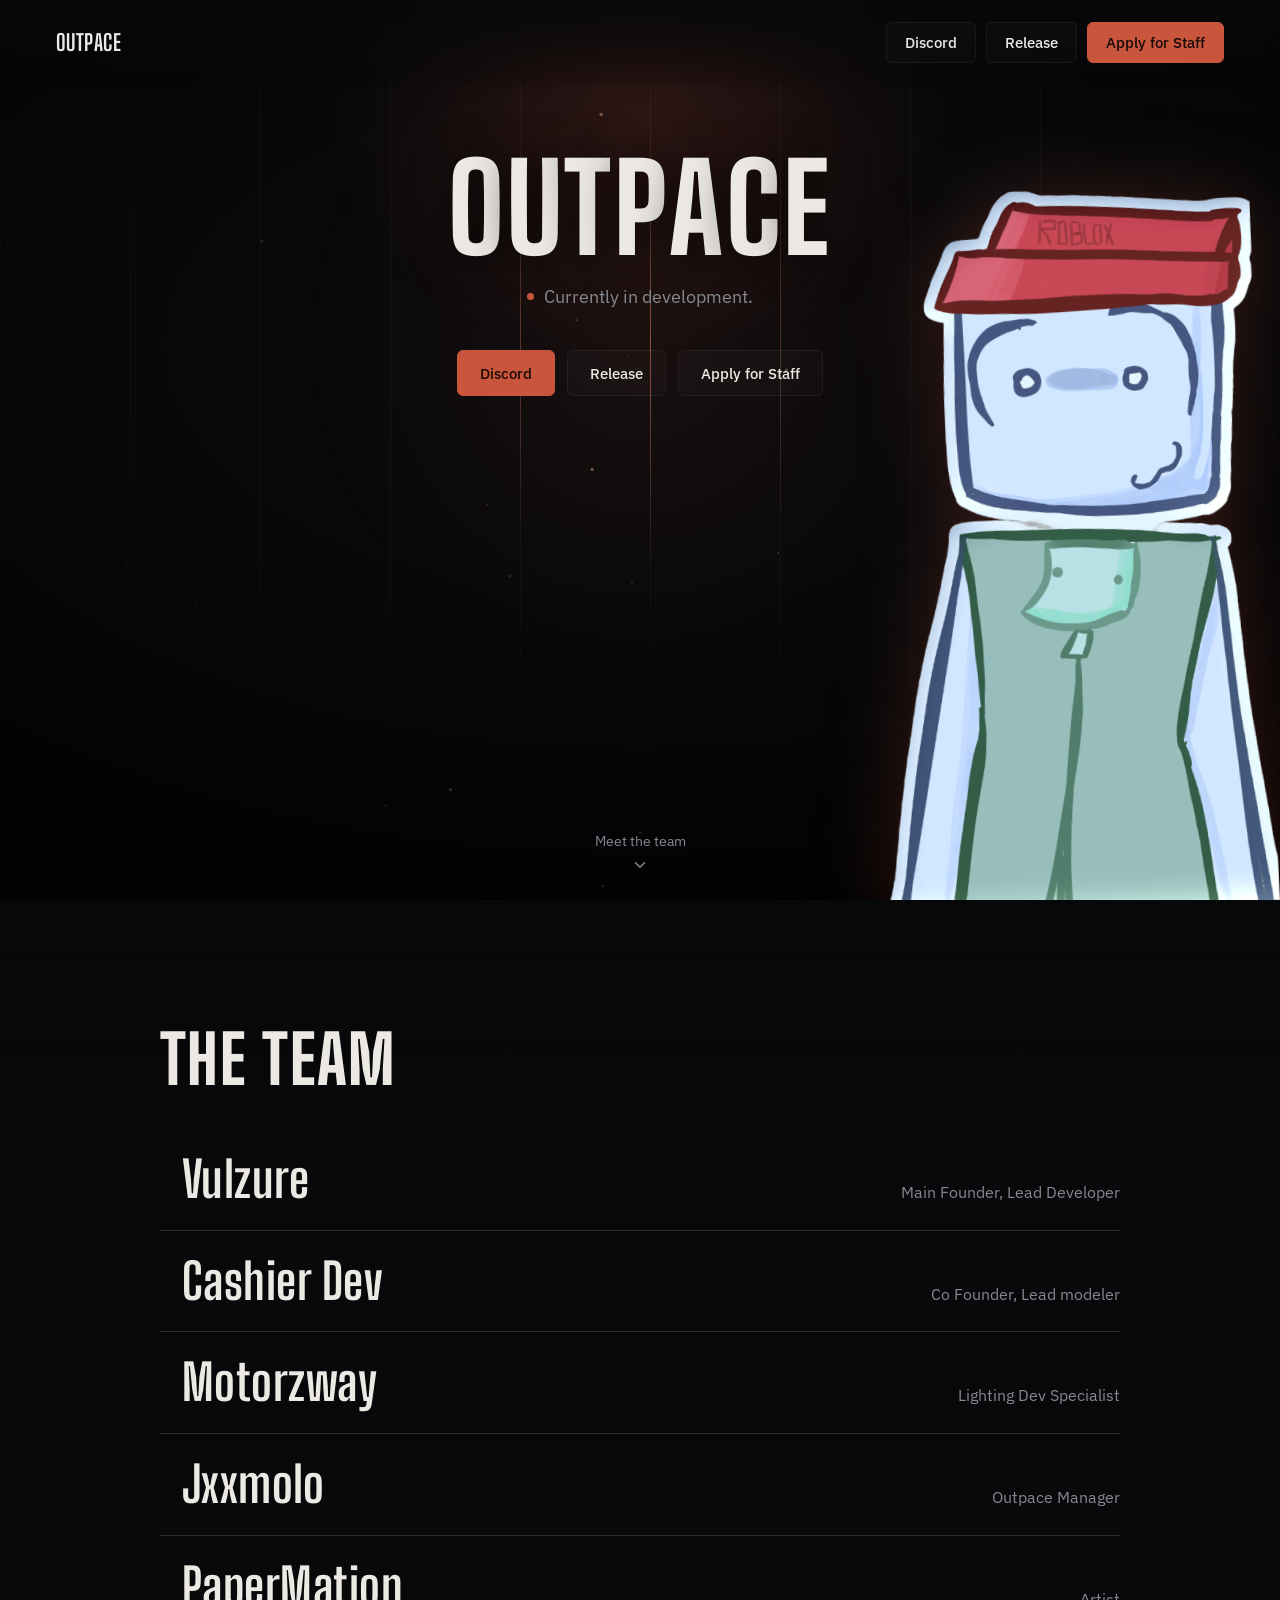
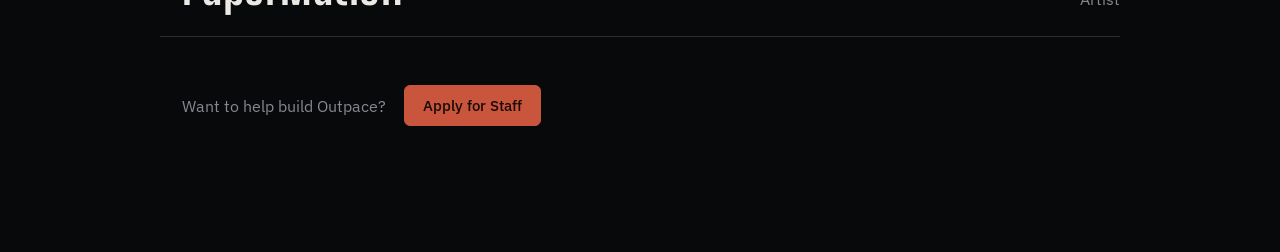
==== commit 858d8c11: "changed style of landing page" ====
--- a/public/index.html
+++ b/public/index.html
@@ -54,29 +54,7 @@
 .vignette { z-index: 3; background: radial-gradient(ellipse 88% 68% at 50% 38%, transparent 42%, rgba(0,0,0,0.78) 100%); }
 #dust { z-index: 1; width: 100%; height: 100%; }
 
-/* the maintenance hallway: the mangled worker waits at the far end */
-.scene { z-index: 1; width: 100%; height: 100%; opacity: 0;
-  transform: translate(calc(var(--px) * 10px), calc(var(--py) * 6px)) scale(1.06);
-  animation: frameIn 1.4s ease .1s forwards; }
 @keyframes frameIn { to { opacity: 1; } }
-.lamps { animation: hum 9s linear 4s infinite; }
-.lamp { fill: #efe6d6; opacity: 0; filter: drop-shadow(0 0 1.4px rgba(255,236,200,.9));
-  animation: lampOn 1s forwards; animation-delay: calc(.7s + var(--k) * .35s); }
-@keyframes lampOn { 0% { opacity: 0; } 20% { opacity: .9; } 32% { opacity: .1; } 50% { opacity: .9; } 62% { opacity: .3; } 100% { opacity: .95; } }
-@keyframes hum { 0%,100% { opacity: 1; } 91% { opacity: 1; } 92% { opacity: .35; } 93% { opacity: 1; } 94% { opacity: .6; } 95% { opacity: 1; } }
-.exit { animation: breathe 5s ease-in-out infinite; }
-.arr { fill: none; stroke: var(--accent); stroke-linecap: round; stroke-linejoin: round; opacity: .12;
-  animation: run 1.8s ease-in-out infinite; animation-delay: calc(2s + var(--k) * .22s); }
-@keyframes run { 0%,100% { opacity: .12; } 30% { opacity: .95; } }
-.figure { opacity: 0; transform-box: fill-box; transform-origin: 50% 100%;
-  animation: frameIn 1.6s ease 2.8s forwards, sway 5s ease-in-out 2.8s infinite alternate; }
-@keyframes sway { from { transform: rotate(-1.4deg); } to { transform: rotate(1.4deg); } }
-.loom { transform-box: fill-box; transform-origin: 50% 100%; animation: loom 18s linear 6s infinite; }
-@keyframes loom { 0%,96% { transform: scale(1); } 96.4%,98.8% { transform: scale(1.4); } 99.2%,100% { transform: scale(1); } }
-.head { transform-box: fill-box; transform-origin: 50% 100%; animation: twitch 7s steps(1) infinite; }
-@keyframes twitch { 0%,86% { transform: none; } 87% { transform: rotate(9deg) translateY(1px); } 88% { transform: rotate(-6deg); } 89%,100% { transform: none; } }
-.eye { fill: var(--accent-hot); filter: drop-shadow(0 0 3px var(--accent-hot)); animation: eyes 7s steps(1) infinite; }
-@keyframes eyes { 0%,40% { opacity: .15; } 41%,70% { opacity: 1; } 71%,80% { opacity: .15; } 81%,100% { opacity: .9; } }
 
 /* a crack across the screen now and then, like the trailer */
 .crack { z-index: 4; width: 100%; height: 100%; opacity: 0; animation: crack 18s linear 6s infinite; }
@@ -85,6 +63,80 @@
   0%,96% { opacity: 0; } 96.4% { opacity: 1; } 96.8% { opacity: 0; }
   97.2% { opacity: .8; } 98.4% { opacity: .8; } 98.8% { opacity: 0; } 100% { opacity: 0; }
 }
+
+html { scroll-behavior: smooth; }
+
+/* intro: a ring draws, the word settles inside, then the ring opens onto the page */
+@property --r { syntax: '<length>'; inherits: false; initial-value: 0px; }
+.intro { position: fixed; inset: 0; z-index: 100; background: #050506; display: grid; place-items: center; --r: 0px;
+  -webkit-mask-image: radial-gradient(circle at 50% 50%, transparent var(--r), #000 calc(var(--r) + 1px));
+  mask-image: radial-gradient(circle at 50% 50%, transparent var(--r), #000 calc(var(--r) + 1px)); }
+.ring-wrap { position: relative; width: 230px; height: 230px; display: grid; place-items: center; }
+.ring-wrap svg { position: absolute; inset: 0; width: 100%; height: 100%; }
+.ring-track { fill: none; stroke: rgba(255,255,255,.07); stroke-width: 1; }
+.ring { fill: none; stroke: var(--accent); stroke-width: 2; stroke-linecap: round; stroke-dasharray: 1; stroke-dashoffset: 1;
+  transform: rotate(-90deg); transform-origin: 50% 50%; animation: draw 1.7s cubic-bezier(.65,0,.35,1) .2s forwards; filter: drop-shadow(0 0 6px rgba(201,85,60,.6)); }
+@keyframes draw { to { stroke-dashoffset: 0; } }
+.intro-word { font-family: 'Big Shoulders Display', sans-serif; font-weight: 800; font-size: 2.5rem; text-transform: uppercase; color: var(--text);
+  opacity: 0; letter-spacing: .3em; margin-right: -.3em; animation: wordIn 1.3s cubic-bezier(.16,1,.3,1) .5s forwards; }
+@keyframes wordIn { to { opacity: 1; letter-spacing: .06em; margin-right: -.06em; } }
+.go .intro { animation: iris 1.3s cubic-bezier(.65,0,.35,1) forwards; }
+.go .ring-wrap { animation: ringOut 1s ease forwards; }
+@keyframes iris { 0% { --r: 0px; opacity: 1; } 98% { --r: 150vmax; opacity: 1; } 100% { --r: 150vmax; opacity: 0; visibility: hidden; } }
+@keyframes ringOut { to { transform: scale(2.4); opacity: 0; } }
+/* hold the page's own animations until the intro opens */
+html.js:not(.go) body > *:not(.intro), html.js:not(.go) body > *:not(.intro) * { animation-play-state: paused !important; }
+
+/* the character peeks in from the bottom-right corner */
+.art { position: absolute; right: 0; bottom: 0; z-index: 0; pointer-events: none; }
+/* fixed hover zone, so he can leave without the hover ending */
+.art-hit { position: absolute; inset: 0; z-index: 2; }
+@media (hover: hover) and (pointer: fine) { .art-hit { pointer-events: auto; } }
+.art-body { position: relative; transform-origin: 100% 100%; transform: translateX(0) rotate(-2.5deg);
+  transition: transform .8s cubic-bezier(.22,1,.36,1) .12s;
+  animation: enter 1.3s cubic-bezier(.22,1,.36,1) .8s backwards; }
+@keyframes enter { from { transform: translateX(110%) rotate(0deg); } }
+.art-hit:hover + .art-body { transform: translateX(122%) rotate(3deg); transition: transform .45s cubic-bezier(.6,0,.8,.4) .35s; }
+.face { position: absolute; left: 49%; top: -82px; width: 84px; margin-left: -42px; pointer-events: none;
+  transform: scale(0) rotate(-10deg); transform-origin: 50% 100%; transition: transform .15s ease; }
+.face svg { display: block; width: 100%; height: auto; overflow: visible; }
+.art-hit:hover + .art-body .face { transform: scale(1) rotate(0deg); transition: transform .28s cubic-bezier(.34,1.56,.64,1); }
+.art-hit:hover + .art-body .face svg { animation: shake .12s linear infinite; }
+@keyframes shake { 0%,100% { transform: translateX(-2px); } 50% { transform: translateX(2px); } }
+.art img { display: block; height: min(80vh, 900px); width: auto; user-select: none;
+  translate: calc(var(--px) * -10px) 0; filter: drop-shadow(0 0 40px rgba(201,85,60,.25));
+  animation: bob 6s ease-in-out infinite alternate; }
+@keyframes bob { from { transform: translateY(0); } to { transform: translateY(-8px); } }
+.hero { position: relative; z-index: 1; }
+
+.cue { position: absolute; left: 0; right: 0; bottom: 26px; z-index: 2; display: flex; flex-direction: column; align-items: center; gap: 6px;
+  color: var(--text-dim); font-size: .85rem; text-decoration: none; transition: color .2s; }
+.cue:hover, .cue:focus-visible { color: var(--text); outline: none; }
+.cue svg { width: 18px; height: 18px; animation: nudge 2s ease-in-out infinite; }
+@keyframes nudge { 0%,100% { transform: translateY(0); } 50% { transform: translateY(5px); } }
+.reveal.d3 { animation-delay: 2.8s; }
+
+/* staff roster */
+.staff { position: relative; z-index: 5; padding: 14vh clamp(20px, 6vw, 80px) 14vh;
+  background: linear-gradient(to bottom, rgba(8,9,11,0), rgba(8,9,11,.92) 16vh, #08090b); }
+.staff-inner { max-width: 960px; margin: 0 auto; }
+.staff-title { font-family: 'Big Shoulders Display', sans-serif; font-weight: 800; font-size: clamp(2.6rem, 6vw, 4.2rem);
+  line-height: 1; letter-spacing: .02em; text-transform: uppercase; margin: 0 0 36px; }
+.roster { list-style: none; margin: 0; padding: 0; }
+.member { position: relative; display: flex; align-items: baseline; justify-content: space-between; gap: 24px;
+  padding: 26px 0 26px 22px; opacity: 0; transform: translateX(-18px);
+  transition: opacity .8s ease, transform .8s cubic-bezier(.16,1,.3,1); transition-delay: calc(var(--i) * 90ms); }
+.member::before { content: ""; position: absolute; left: 0; right: 0; bottom: 0; height: 1px; background: rgba(255,255,255,.14);
+  transform: scaleX(0); transform-origin: left; transition: transform 1.1s cubic-bezier(.16,1,.3,1); transition-delay: calc(var(--i) * 90ms + 150ms); }
+.member::after { content: ""; position: absolute; left: 0; top: 26px; bottom: 26px; width: 3px; background: var(--accent);
+  transform: scaleY(0); transform-origin: top; transition: transform .5s ease; }
+.member.in { opacity: 1; transform: none; }
+.member.in::before { transform: scaleX(1); }
+.member:hover::after { transform: scaleY(1); }
+.m-name { font-family: 'Big Shoulders Display', sans-serif; font-weight: 700; font-size: clamp(1.9rem, 4.6vw, 3.1rem); line-height: 1; letter-spacing: .01em; transition: color .25s; }
+.member:hover .m-name { color: var(--accent-hot); }
+.m-role { color: var(--text-dim); text-align: right; max-width: 34ch; line-height: 1.4; }
+.staff-cta { margin: 48px 0 0 22px; display: flex; align-items: center; gap: 18px; flex-wrap: wrap; color: var(--text-dim); }
 
 nav {
   position: fixed; top: 0; left: 0; right: 0; z-index: 10;
@@ -116,7 +168,7 @@
 .btn-primary { color: var(--accent-ink); background: var(--accent); border: 1px solid var(--accent); }
 .btn-primary:hover { background: var(--accent-hot); transform: translateY(-1px); box-shadow: 0 8px 30px rgba(201,85,60,.4); }
 
-main { position: relative; z-index: 5; min-height: 100vh; display: flex; align-items: flex-start; justify-content: center; padding: 17vh 24px 80px; }
+main { position: relative; overflow: hidden; z-index: 5; min-height: 100vh; display: flex; align-items: flex-start; justify-content: center; padding: 17vh 24px 80px; }
 .hero { text-align: center; max-width: 680px; }
 
 .landing-title {
@@ -156,74 +208,37 @@
 .reveal.d1 { animation-delay: 2.1s; } .reveal.d2 { animation-delay: 2.35s; }
 @keyframes rise { to { opacity: 1; transform: none; } }
 
+@media (max-width: 1000px) { .art img { height: min(44vh, 70vw); } }
 @media (max-width: 560px) {
   .nav-links { gap: 6px; } .btn { padding: 8px 12px; font-size: .82rem; }
   .landing-buttons { flex-direction: column; width: 100%; }
   .landing-buttons .btn { width: 100%; }
-  .torch { display: none; }
-  .scene { top: 8vh; bottom: -8vh; height: auto; }
+  .corridor-lit, .torch { display: none; }
+  .art img { height: min(36vh, 80vw); }
+  .member { flex-direction: column; align-items: flex-start; gap: 8px; }
+  .m-role { text-align: left; }
 }
 @media (prefers-reduced-motion: reduce) {
   *, *::before, *::after { animation: none !important; transition: none !important; }
-  .scene, .figure, .lamp, nav, .reveal { opacity: 1; transform: none; }
-  .arr { opacity: .6; }
-  .js .landing-title .ch { opacity: 1; transform: none; filter: none; }
+  nav, .reveal, .art, .member { opacity: 1; transform: none; }
+  .member::before { transform: scaleX(1); }
+  .intro { display: none; }
+    .js .landing-title .ch { opacity: 1; transform: none; filter: none; }
   .crack, #dust { display: none; }
 }
 </style>
 </head>
 <body>
+<div class="intro" aria-hidden="true">
+  <div class="ring-wrap">
+    <svg viewBox="0 0 200 200"><circle class="ring-track" cx="100" cy="100" r="92"/><circle class="ring" cx="100" cy="100" r="92" pathLength="1"/></svg>
+    <span class="intro-word">Outpace</span>
+  </div>
+</div>
+<div class="layer corridor" aria-hidden="true"></div>
+<div class="layer corridor-lit" aria-hidden="true"></div>
 <div class="layer glow" aria-hidden="true"></div>
 <canvas id="dust" class="layer" aria-hidden="true"></canvas>
-<svg class="layer scene" viewBox="0 0 100 100" preserveAspectRatio="xMidYMid slice" aria-hidden="true">
-  <defs>
-    <linearGradient id="wl" x1="0" x2="1"><stop offset="0" stop-color="#15171b"/><stop offset="1" stop-color="#07080a"/></linearGradient>
-    <linearGradient id="wr" x1="1" x2="0"><stop offset="0" stop-color="#15171b"/><stop offset="1" stop-color="#07080a"/></linearGradient>
-    <linearGradient id="cl" x1="0" y1="0" x2="0" y2="1"><stop offset="0" stop-color="#0d0e11"/><stop offset="1" stop-color="#050506"/></linearGradient>
-    <linearGradient id="fl" x1="0" y1="1" x2="0" y2="0"><stop offset="0" stop-color="#101216"/><stop offset="1" stop-color="#050506"/></linearGradient>
-    <radialGradient id="pool"><stop offset="0" stop-color="#e8845f" stop-opacity=".2"/><stop offset="1" stop-color="#e8845f" stop-opacity="0"/></radialGradient>
-  </defs>
-  <polygon points="0,0 41,54 41,76 0,100" fill="url(#wl)"/>
-  <polygon points="100,0 59,54 59,76 100,100" fill="url(#wr)"/>
-  <polygon points="0,0 100,0 59,54 41,54" fill="url(#cl)"/>
-  <polygon points="0,100 100,100 59,76 41,76" fill="url(#fl)"/>
-  <rect x="41" y="54" width="18" height="22" fill="#060607"/>
-  <rect class="exit" x="46.8" y="58" width="6.4" height="18" fill="#1a0d09" stroke="#c9553c" stroke-width=".25"/>
-  <g fill="none" stroke="rgba(255,255,255,.06)" stroke-width=".15">
-    <polyline points="0,0 41,54"/><polyline points="100,0 59,54"/><polyline points="0,100 41,76"/><polyline points="100,100 59,76"/>
-    <rect x="41" y="54" width="18" height="22"/>
-  </g>
-  <g fill="#1b1512" stroke="rgba(201,85,60,.25)" stroke-width=".12">
-    <polygon points="0,15 0,19 41,57.6 41,58.6"/><polygon points="0,26 0,29.5 41,61 41,61.8"/>
-    <polygon points="100,15 100,19 59,57.6 59,58.6"/><polygon points="100,26 100,29.5 59,61 59,61.8"/>
-  </g>
-  <ellipse cx="50" cy="90" rx="30" ry="8" fill="url(#pool)"/>
-  <g class="lamps">
-    <rect class="lamp" style="--k:3" x="43" y="10.5" width="14" height="2.6" rx=".3"/>
-    <rect class="lamp" style="--k:2" x="45.5" y="26" width="9" height="1.8" rx=".2"/>
-    <rect class="lamp" style="--k:1" x="47" y="38" width="6" height="1.2" rx=".2"/>
-    <rect class="lamp" style="--k:0" x="48" y="46" width="4" height=".8" rx=".2"/>
-  </g>
-  <g stroke-width="1">
-    <polyline class="arr" style="--k:0" points="48,77.1 50,78.5 52,77.1" stroke-width=".5"/>
-    <polyline class="arr" style="--k:1" points="46,82.1 50,84.5 54,82.1" stroke-width=".8"/>
-    <polyline class="arr" style="--k:2" points="43,87.6 50,91.6 57,87.6" stroke-width="1.2"/>
-    <polyline class="arr" style="--k:3" points="39,92 50,98 61,92" stroke-width="1.8"/>
-  </g>
-  <g class="figure"><g class="loom"><g transform="translate(43.5 50) scale(.065)" fill="#020203" stroke="rgba(232,132,95,.35)" stroke-width="1.4">
-    <path d="M82 205 L74 330 L90 400 L106 400 L100 320 L110 210 Z"/>
-    <path d="M112 208 L124 300 L120 400 L138 400 L144 296 L130 204 Z"/>
-    <path d="M70 98 Q36 150 50 236 L40 312 L50 324 L58 314 L64 324 L72 312 L72 236 Q86 176 90 120 Z"/>
-    <path d="M68 90 Q100 76 134 94 L148 192 Q122 218 96 212 L72 202 Z"/>
-    <path d="M130 98 Q162 92 172 64 L182 70 Q174 112 140 128 Z"/>
-    <line x1="176" y1="72" x2="198" y2="-6" stroke="#18110e" stroke-width="9"/>
-    <g class="head">
-      <ellipse cx="99" cy="68" rx="16" ry="19" transform="rotate(-14 99 68)"/>
-      <path d="M76 54 Q98 26 122 48 L128 56 L70 60 Z"/>
-      <circle class="eye" cx="93" cy="68" r="2.6" stroke="none"/><circle class="eye" cx="106" cy="64" r="2.6" stroke="none"/>
-    </g>
-  </g></g></g>
-</svg>
 <div class="layer torch" aria-hidden="true"></div>
 <div class="layer vignette" aria-hidden="true"></div>
 <svg class="layer crack" viewBox="0 0 100 100" preserveAspectRatio="none" aria-hidden="true">
@@ -240,6 +255,18 @@
 </nav>
 
 <main>
+  <div class="art" aria-hidden="true">
+    <div class="art-hit"></div>
+    <div class="art-body">
+      <img src="outpace-character.png" alt="" width="602" height="1100">
+      <div class="face"><svg viewBox="0 0 100 100"><rect x="8" y="10" width="84" height="84" rx="12" fill="#d2e6ff" stroke="#44557f" stroke-width="5"/>
+        <path d="M22 36 L40 27 M78 36 L60 27" stroke="#44557f" stroke-width="4.5" stroke-linecap="round" fill="none"/>
+        <circle cx="32" cy="50" r="8.5" fill="#fff" stroke="#44557f" stroke-width="4"/><circle cx="68" cy="50" r="8.5" fill="#fff" stroke="#44557f" stroke-width="4"/>
+        <circle cx="32" cy="50" r="2.6" fill="#44557f"/><circle cx="68" cy="50" r="2.6" fill="#44557f"/>
+        <rect x="41" y="68" width="18" height="16" rx="3" fill="#44557f"/>
+        <path d="M90 8 Q82 22 90 28 Q98 22 90 8 Z" fill="#9ccbff" stroke="#44557f" stroke-width="2.5"/></svg></div>
+    </div>
+  </div>
   <div class="hero">
     <h1 class="landing-title" id="title" data-text="Outpace" aria-label="Outpace">Outpace</h1>
     <p class="landing-sub reveal d1"><span class="dot" aria-hidden="true"></span>Currently in development.</p>
@@ -249,7 +276,17 @@
       <a class="btn btn-ghost" href="https://www.out-pace.org/apply">Apply for Staff</a>
     </div>
   </div>
+  <a class="cue reveal d3" href="#staff"><span>Meet the team</span>
+    <svg viewBox="0 0 24 24" fill="none" stroke="currentColor" stroke-width="2" stroke-linecap="round" stroke-linejoin="round" aria-hidden="true"><path d="M6 9l6 6 6-6"/></svg></a>
 </main>
+
+<section class="staff" id="staff" aria-labelledby="staff-h">
+  <div class="staff-inner">
+    <h2 class="staff-title" id="staff-h">The team</h2>
+    <ul class="roster" id="roster"></ul>
+    <div class="staff-cta"><span>Want to help build Outpace?</span><a class="btn btn-primary" href="https://www.out-pace.org/apply">Apply for Staff</a></div>
+  </div>
+</section>
 
 <script>
 (function () {
@@ -280,6 +317,33 @@
     requestAnimationFrame(follow);
   }
   if (!reduce) follow();
+
+  // ===== STAFF LIST: edit here. One line per person, in the order shown. =====
+  var STAFF = [
+    { name: 'Vulzure',     role: 'Main Founder, Lead Developer' },
+    { name: 'Cashier Dev', role: 'Co Founder, Lead modeler' },
+    { name: 'Motorzway',   role: 'Lighting Dev Specialist' },
+    { name: 'Jxxmolo',     role: 'Outpace Manager' },
+    { name: 'PaperMation', role: 'Artist' }
+  ];
+  // ==========================================================================
+  var roster = document.getElementById('roster');
+  STAFF.forEach(function (m, i) {
+    var li = document.createElement('li'); li.className = 'member'; li.style.setProperty('--i', i);
+    var n = document.createElement('span'); n.className = 'm-name'; n.textContent = m.name;
+    var r = document.createElement('span'); r.className = 'm-role'; r.textContent = m.role;
+    li.appendChild(n); li.appendChild(r); roster.appendChild(li);
+  });
+  var rows = roster.children;
+  if ('IntersectionObserver' in window) {
+    var io = new IntersectionObserver(function (es) {
+      es.forEach(function (e) { if (e.isIntersecting) { e.target.classList.add('in'); io.unobserve(e.target); } });
+    }, { threshold: 0.4 });
+    for (var k = 0; k < rows.length; k++) io.observe(rows[k]);
+  } else { for (var k2 = 0; k2 < rows.length; k2++) rows[k2].classList.add('in'); }
+
+  // open the intro ring onto the page
+  setTimeout(function () { root.classList.add('go'); }, reduce ? 0 : 2400);
 
   // slow drifting dust caught in the light
   var cv = document.getElementById('dust');
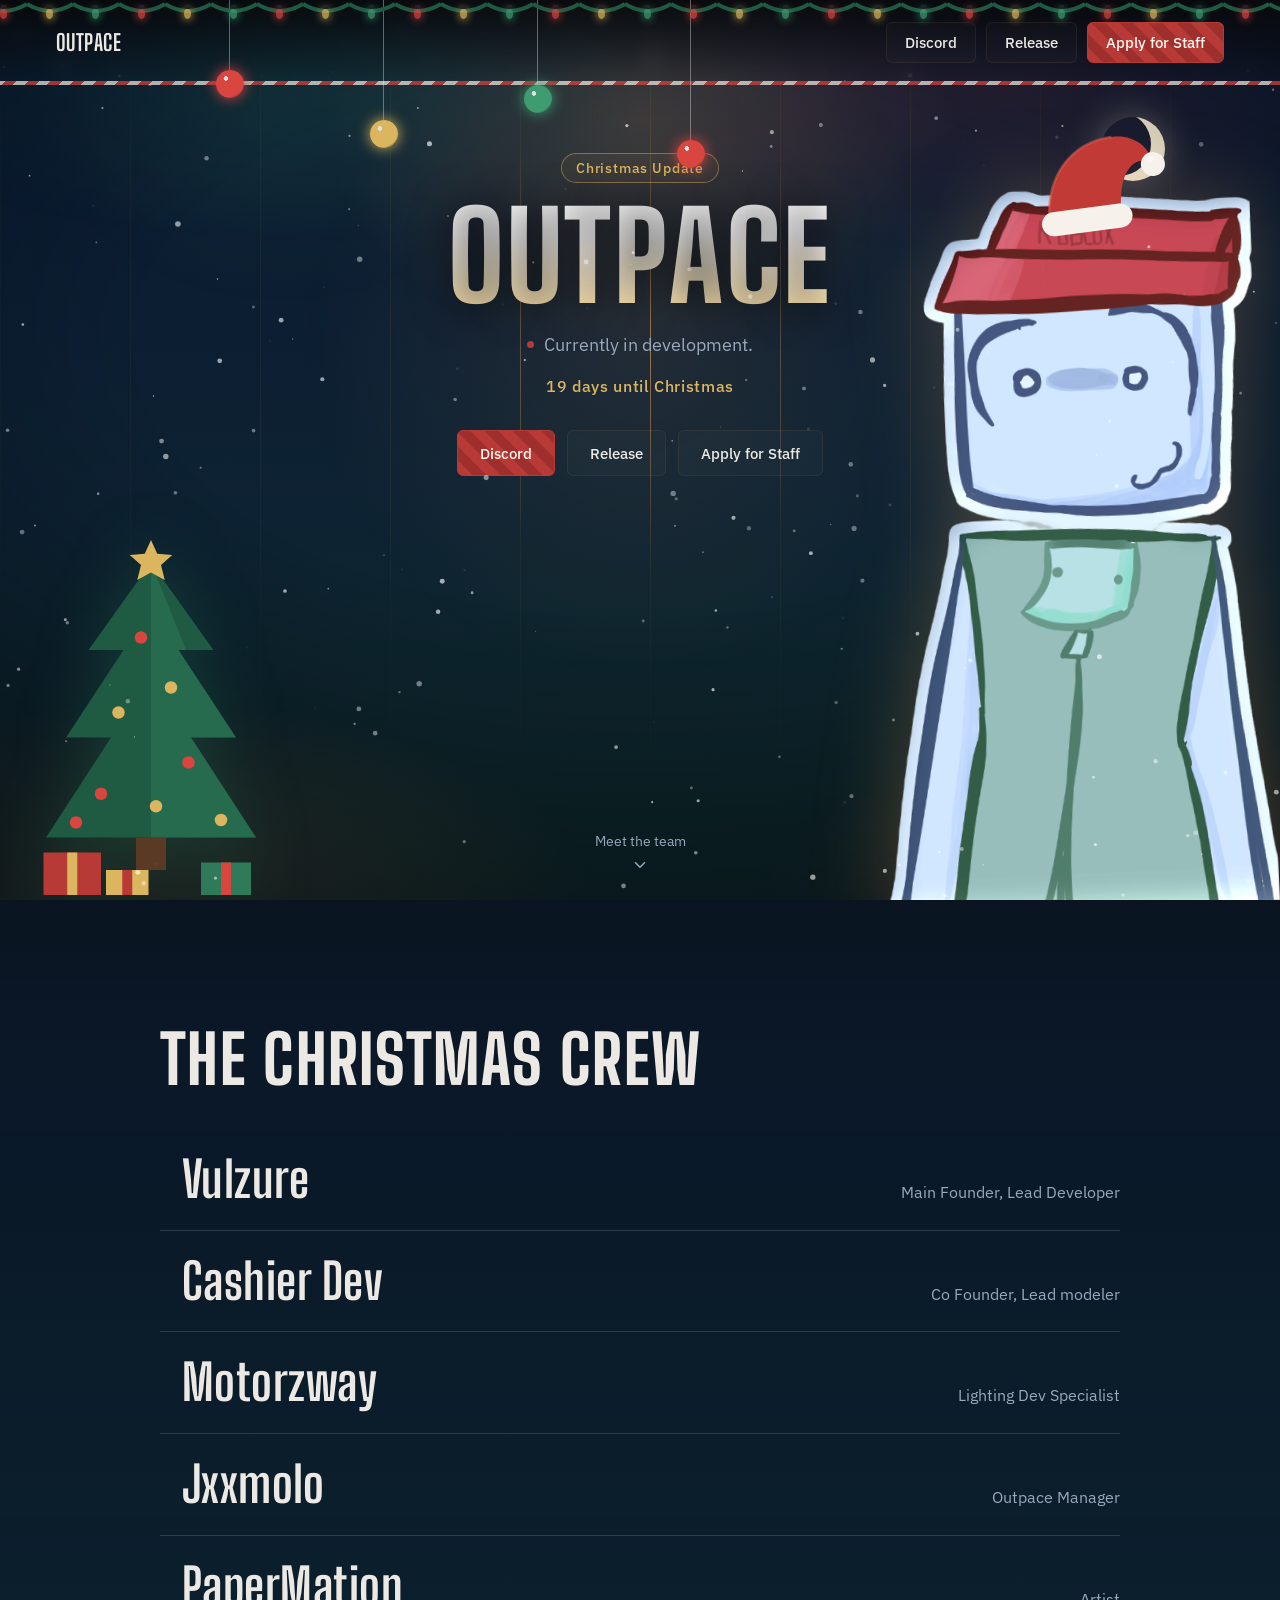
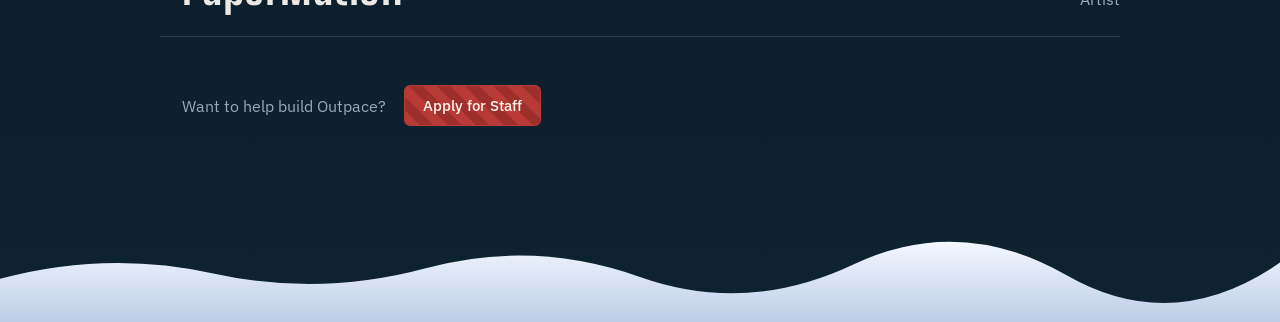
==== commit 23e01d00: "Christmas Version of Outpace landing page" ====
--- a/public/index.html
+++ b/public/index.html
@@ -8,7 +8,8 @@
 <link rel="preconnect" href="https://fonts.googleapis.com">
 <link rel="preconnect" href="https://fonts.gstatic.com" crossorigin>
 <link href="https://fonts.googleapis.com/css2?family=Big+Shoulders+Display:wght@600;700;800&family=IBM+Plex+Sans:wght@400;500;600&display=swap" rel="stylesheet">
-<script>document.documentElement.classList.add('js');</script>
+<!-- CHRISTMAS SWITCH: remove 'xmas' below to turn the whole Christmas theme off -->
+<script>document.documentElement.classList.add('js', 'xmas');</script>
 <style>
 :root {
   --bg: #08090b;
@@ -18,10 +19,90 @@
   --accent: #c9553c;
   --accent-hot: #e8845f;
   --accent-ink: #180a06;
+  --ring: var(--accent);
+  --lit: 232,132,95;
   --mx: 50%; --my: 38%;
   --px: 0; --py: 0;
   font-family: 'IBM Plex Sans', system-ui, sans-serif;
 }
+
+/* ===== CHRISTMAS THEME: everything festive lives in this block and in .xmas-only elements ===== */
+html.xmas {
+  --accent: #b83a36;
+  --accent-hot: #e0645a;
+  --accent-ink: #fff4ec;
+  --gold: #dcb65f;
+  --pine: #2f7a58;
+  --ring: var(--gold);
+  --lit: 224,100,90;
+}
+html:not(.xmas) .xmas-only { display: none !important; }
+html.xmas #dust { z-index: 6; }
+html.xmas .btn-primary:hover { box-shadow: 0 8px 30px rgba(184,58,54,.4), 0 0 0 1px rgba(220,182,95,.45); }
+html.xmas .btn-ghost:hover { border-color: rgba(220,182,95,.55); }
+html.xmas .member:hover::after { background: var(--gold); }
+html.xmas .member:hover .m-name { color: var(--gold); }
+html.xmas .landing-title::after { color: #6fbf8f; }
+/* second, green glow so the corridor feels lit by string lights */
+.glow-g { display: none; }
+html.xmas .glow-g { display: block; z-index: 0; top: -20%; left: 22%; right: auto; bottom: auto; width: 700px; height: 560px; max-width: 100vw;
+  transform: translateX(-50%) translate(calc(var(--px) * -18px), calc(var(--py) * -12px));
+  background: radial-gradient(closest-side, rgba(47,122,88,0.13), transparent 72%); animation: breathe 7s ease-in-out 3.5s infinite; }
+/* string of lights along the top edge */
+.lights { position: fixed; top: 0; left: 0; right: 0; height: 30px; z-index: 11; pointer-events: none; display: flex; justify-content: space-between; padding: 0 6px; opacity: 0; animation: frameIn .9s ease 2.4s forwards; }
+.bulb { position: relative; width: 7px; height: 10px; border-radius: 50% 50% 55% 55%; background: var(--c); box-shadow: 0 0 9px 1px var(--c); opacity: .75; animation: twinkle 3.2s ease-in-out infinite; animation-delay: calc(var(--i) * -.37s); }
+.bulb::before { content: ""; position: absolute; left: 1px; top: -4px; width: 5px; height: 4px; background: #2a2d33; border-radius: 1px; }
+@keyframes twinkle { 0%,100% { opacity: .3; } 50% { opacity: .85; } }
+.intro-sub { position: absolute; left: 50%; bottom: -46px; transform: translateX(-50%); white-space: nowrap; font-family: 'Big Shoulders Display', sans-serif; font-weight: 600; font-size: 1.05rem; letter-spacing: .5em; margin-right: -.5em; color: var(--gold); opacity: 0; animation: subIn 1.2s cubic-bezier(.16,1,.3,1) 1.5s forwards; }
+@keyframes subIn { to { opacity: .9; letter-spacing: .2em; } }
+.badge { display: inline-block; margin: 0 0 18px; padding: 5px 14px; border: 1px solid rgba(220,182,95,.45); border-radius: 999px; color: var(--gold); font-size: .85rem; font-weight: 500; letter-spacing: .06em; background: rgba(220,182,95,.05); }
+.reveal.d0 { animation-delay: 1.9s; }
+/* Santa hat: tweak --hat-x / --hat-y / --hat-w to sit it on the character's head */
+.hat { --hat-x: 62%; --hat-y: 4%; --hat-w: 34%; position: absolute; left: var(--hat-x); top: var(--hat-y); width: var(--hat-w); transform: translate(-50%, -82%) rotate(-5deg); pointer-events: none; }
+.hat svg { display: block; width: 100%; height: auto; overflow: visible; }
+
+/* ---- all-out additions ---- */
+.aurora, .tree, .orn, .drift, .countdown { display: none; }
+html.xmas .aurora { display: block; z-index: 0; background: radial-gradient(ellipse 60% 30% at 25% 6%, rgba(47,122,88,.17), transparent 70%), radial-gradient(ellipse 50% 26% at 78% 10%, rgba(184,58,54,.15), transparent 70%); animation: aurora 14s ease-in-out infinite alternate; }
+@keyframes aurora { from { transform: translateX(-3%); opacity: .7; } to { transform: translateX(3%); opacity: 1; } }
+html.xmas .landing-title { animation: xglow 6s ease-in-out 3s infinite alternate; }
+@keyframes xglow { from { text-shadow: 0 2px 40px rgba(0,0,0,.7), 0 0 34px rgba(184,58,54,.5); } to { text-shadow: 0 2px 40px rgba(0,0,0,.7), 0 0 34px rgba(47,122,88,.55); } }
+html.xmas .btn-primary { background: repeating-linear-gradient(45deg, #b83a36 0 10px, #9f2f2c 10px 20px); }
+html.xmas .btn-primary:hover { background: repeating-linear-gradient(45deg, #e0645a 0 10px, #c9483f 10px 20px); }
+html.xmas nav::after { content: ""; position: absolute; left: 0; right: 0; bottom: 0; height: 4px; opacity: .7; background: repeating-linear-gradient(-45deg, #d9453f 0 8px, #f6f1ea 8px 16px); }
+html.xmas .countdown { display: block; margin: -22px 0 34px; color: var(--gold); font-size: 1rem; font-weight: 500; letter-spacing: .04em; }
+html.xmas .lights { display: block; height: 30px; padding: 0; background: url("data:image/svg+xml,%3Csvg xmlns='http://www.w3.org/2000/svg' width='46' height='20'%3E%3Cpath d='M0 4 Q23 18 46 4' fill='none' stroke='%231f5a42' stroke-width='4'/%3E%3C/svg%3E") repeat-x -19.5px 0 / 46px 20px; }
+html.xmas .lights .bulb { position: absolute; top: 9px; margin: 0; }
+html.xmas .orn { display: block; position: fixed; top: 0; z-index: 11; pointer-events: none; width: 28px; margin-left: -14px; height: calc(var(--len) + 28px); transform-origin: 50% 0; animation: swing 4.5s ease-in-out infinite alternate; animation-delay: var(--d); }
+.orn::before { content: ""; position: absolute; left: 13px; top: 0; width: 1px; height: var(--len); background: rgba(255,255,255,.35); }
+.orn::after { content: ""; position: absolute; left: 0; top: var(--len); width: 28px; height: 28px; border-radius: 50%; background: radial-gradient(circle at 35% 30%, rgba(255,255,255,.85) 0 8%, var(--c) 9% 70%, rgba(0,0,0,.35) 100%); box-shadow: 0 0 14px var(--c); }
+@keyframes swing { from { transform: rotate(-5deg); } to { transform: rotate(5deg); } }
+html.xmas .tree { display: block; position: absolute; left: 2vw; bottom: 0; width: min(21vw, 250px); z-index: 0; pointer-events: none; opacity: 0; animation: frameIn 1s ease 2.6s forwards; filter: drop-shadow(0 0 30px rgba(47,122,88,.3)); }
+.tree svg { display: block; width: 100%; height: auto; }
+.tw { animation: twinkle 2.4s ease-in-out infinite; animation-delay: var(--d); }
+html.xmas .drift { display: block; position: absolute; left: 0; right: 0; bottom: 0; height: 90px; pointer-events: none; }
+.drift svg { display: block; width: 100%; height: 100%; }
+html.xmas .staff { padding-bottom: calc(14vh + 70px); }
+@media (max-width: 1100px) { html.xmas .tree { display: none; } }
+@media (max-width: 700px) { html.xmas .orn { display: none; } }
+
+/* ---- cozier, brighter Christmas night ---- */
+html.xmas { --bg: #0b1522; --line: rgba(220,182,95,.08); --text-dim: #9aa8bd; --lit: 255,176,96; }
+html.xmas body { background: linear-gradient(180deg, #0a1830 0%, #0d2233 55%, #0f2a26 100%) fixed; }
+html.xmas .vignette { background: radial-gradient(ellipse 88% 68% at 50% 38%, transparent 45%, rgba(3,9,20,.62) 100%); }
+html.xmas .crack { display: none; }
+html.xmas .landing-title::before, html.xmas .landing-title::after { display: none; }
+html.xmas .landing-title .ch { background: linear-gradient(180deg, #fff 30%, #ffe3a8); -webkit-background-clip: text; background-clip: text; color: transparent; }
+html.xmas .intro { background: #070d18; }
+html.xmas .staff { background: linear-gradient(to bottom, rgba(10,24,40,0), rgba(10,24,40,.9) 16vh, #0d2430); }
+.holly { opacity: 0; animation: frameIn .8s ease 1.6s forwards; }
+.stars, .moon, .hearth { display: none; }
+html.xmas .stars { display: block; z-index: 0; background-image: radial-gradient(1.5px 1.5px at 8% 12%, #fff, transparent), radial-gradient(1px 1px at 17% 31%, #fff, transparent), radial-gradient(1.5px 1.5px at 26% 8%, #ffe9b8, transparent), radial-gradient(1px 1px at 35% 24%, #fff, transparent), radial-gradient(1.5px 1.5px at 47% 6%, #fff, transparent), radial-gradient(1px 1px at 58% 19%, #ffe9b8, transparent), radial-gradient(1.5px 1.5px at 66% 9%, #fff, transparent), radial-gradient(1px 1px at 74% 28%, #fff, transparent), radial-gradient(1.5px 1.5px at 83% 14%, #ffe9b8, transparent), radial-gradient(1px 1px at 92% 33%, #fff, transparent), radial-gradient(1px 1px at 12% 44%, #fff, transparent), radial-gradient(1.5px 1.5px at 41% 40%, #fff, transparent), radial-gradient(1px 1px at 88% 52%, #fff, transparent); animation: twinkle 5s ease-in-out infinite alternate; }
+html.xmas .moon { display: block; position: fixed; z-index: 0; top: 13%; right: 9%; width: 64px; height: 64px; border-radius: 50%; box-shadow: inset -14px -5px 0 0 #f6ecd2, 0 0 36px rgba(246,236,210,.35); pointer-events: none; }
+html.xmas .hearth { display: block; z-index: 0; background: radial-gradient(ellipse 50% 32% at 12% 100%, rgba(255,160,70,.2), transparent 70%), radial-gradient(ellipse 45% 28% at 90% 100%, rgba(255,120,80,.12), transparent 70%); }
+@media (max-width: 700px) { html.xmas .moon { display: none; } }
+/* ===== end Christmas theme ===== */
+
 * { box-sizing: border-box; }
 html, body { margin: 0; background: var(--bg); color: var(--text); overflow-x: hidden; }
 body { min-height: 100vh; position: relative; }
@@ -35,19 +116,19 @@
   mask-image: radial-gradient(ellipse 85% 65% at 50% 35%, #000 20%, transparent 85%);
 }
 .corridor-lit {
-  background-image: repeating-linear-gradient(90deg, rgba(232,132,95,0.55) 0, rgba(232,132,95,0.55) 1px, transparent 1px, transparent 130px);
+  background-image: repeating-linear-gradient(90deg, rgba(var(--lit),0.55) 0, rgba(var(--lit),0.55) 1px, transparent 1px, transparent 130px);
   -webkit-mask-image: radial-gradient(circle 230px at var(--mx) var(--my), #000, transparent 100%);
   mask-image: radial-gradient(circle 230px at var(--mx) var(--my), #000, transparent 100%);
 }
 .torch {
   z-index: 1;
-  background: radial-gradient(circle 340px at var(--mx) var(--my), rgba(201,85,60,0.09), transparent 100%);
+  background: radial-gradient(circle 340px at var(--mx) var(--my), rgba(var(--lit),0.09), transparent 100%);
 }
 .glow {
   z-index: 0; top: -25%; left: 50%; right: auto; bottom: auto;
   width: 900px; height: 680px; max-width: 140vw;
   transform: translateX(-50%) translate(calc(var(--px) * -26px), calc(var(--py) * -16px));
-  background: radial-gradient(closest-side, rgba(201,85,60,0.17), transparent 72%);
+  background: radial-gradient(closest-side, rgba(var(--lit),0.17), transparent 72%);
   animation: breathe 7s ease-in-out infinite;
 }
 @keyframes breathe { 0%,100% { opacity: .65; } 50% { opacity: 1; } }
@@ -58,7 +139,7 @@
 
 /* a crack across the screen now and then, like the trailer */
 .crack { z-index: 4; width: 100%; height: 100%; opacity: 0; animation: crack 18s linear 6s infinite; }
-.crack polyline { fill: none; stroke: var(--accent-hot); stroke-width: 1.5; vector-effect: non-scaling-stroke; filter: drop-shadow(0 0 6px rgba(232,132,95,.8)); }
+.crack polyline { fill: none; stroke: var(--accent-hot); stroke-width: 1.5; vector-effect: non-scaling-stroke; filter: drop-shadow(0 0 6px rgba(var(--lit),.8)); }
 @keyframes crack {
   0%,96% { opacity: 0; } 96.4% { opacity: 1; } 96.8% { opacity: 0; }
   97.2% { opacity: .8; } 98.4% { opacity: .8; } 98.8% { opacity: 0; } 100% { opacity: 0; }
@@ -74,8 +155,8 @@
 .ring-wrap { position: relative; width: 230px; height: 230px; display: grid; place-items: center; }
 .ring-wrap svg { position: absolute; inset: 0; width: 100%; height: 100%; }
 .ring-track { fill: none; stroke: rgba(255,255,255,.07); stroke-width: 1; }
-.ring { fill: none; stroke: var(--accent); stroke-width: 2; stroke-linecap: round; stroke-dasharray: 1; stroke-dashoffset: 1;
-  transform: rotate(-90deg); transform-origin: 50% 50%; animation: draw 1.7s cubic-bezier(.65,0,.35,1) .2s forwards; filter: drop-shadow(0 0 6px rgba(201,85,60,.6)); }
+.ring { fill: none; stroke: var(--ring); stroke-width: 2; stroke-linecap: round; stroke-dasharray: 1; stroke-dashoffset: 1;
+  transform: rotate(-90deg); transform-origin: 50% 50%; animation: draw 1.7s cubic-bezier(.65,0,.35,1) .2s forwards; filter: drop-shadow(0 0 6px rgba(var(--lit),.6)); }
 @keyframes draw { to { stroke-dashoffset: 0; } }
 .intro-word { font-family: 'Big Shoulders Display', sans-serif; font-weight: 800; font-size: 2.5rem; text-transform: uppercase; color: var(--text);
   opacity: 0; letter-spacing: .3em; margin-right: -.3em; animation: wordIn 1.3s cubic-bezier(.16,1,.3,1) .5s forwards; }
@@ -89,23 +170,13 @@
 
 /* the character peeks in from the bottom-right corner */
 .art { position: absolute; right: 0; bottom: 0; z-index: 0; pointer-events: none; }
-/* fixed hover zone, so he can leave without the hover ending */
-.art-hit { position: absolute; inset: 0; z-index: 2; }
-@media (hover: hover) and (pointer: fine) { .art-hit { pointer-events: auto; } }
 .art-body { position: relative; transform-origin: 100% 100%; transform: translateX(0) rotate(-2.5deg);
   transition: transform .8s cubic-bezier(.22,1,.36,1) .12s;
   animation: enter 1.3s cubic-bezier(.22,1,.36,1) .8s backwards; }
 @keyframes enter { from { transform: translateX(110%) rotate(0deg); } }
-.art-hit:hover + .art-body { transform: translateX(122%) rotate(3deg); transition: transform .45s cubic-bezier(.6,0,.8,.4) .35s; }
-.face { position: absolute; left: 49%; top: -82px; width: 84px; margin-left: -42px; pointer-events: none;
-  transform: scale(0) rotate(-10deg); transform-origin: 50% 100%; transition: transform .15s ease; }
-.face svg { display: block; width: 100%; height: auto; overflow: visible; }
-.art-hit:hover + .art-body .face { transform: scale(1) rotate(0deg); transition: transform .28s cubic-bezier(.34,1.56,.64,1); }
-.art-hit:hover + .art-body .face svg { animation: shake .12s linear infinite; }
-@keyframes shake { 0%,100% { transform: translateX(-2px); } 50% { transform: translateX(2px); } }
-.art img { display: block; height: min(80vh, 900px); width: auto; user-select: none;
-  translate: calc(var(--px) * -10px) 0; filter: drop-shadow(0 0 40px rgba(201,85,60,.25));
-  animation: bob 6s ease-in-out infinite alternate; }
+/* figure wraps the image and the hat so they bob and drift together */
+.art-fig { position: relative; display: block; translate: calc(var(--px) * -10px) 0; animation: bob 6s ease-in-out infinite alternate; }
+.art img { display: block; height: min(80vh, 900px); width: auto; user-select: none; filter: drop-shadow(0 0 40px rgba(var(--lit),.25)); }
 @keyframes bob { from { transform: translateY(0); } to { transform: translateY(-8px); } }
 .hero { position: relative; z-index: 1; }
 
@@ -164,9 +235,9 @@
 .btn:hover::after { left: 130%; }
 .btn:focus-visible { outline: 2px solid var(--accent-hot); outline-offset: 2px; }
 .btn-ghost { color: var(--text); border: 1px solid var(--line); background: rgba(255,255,255,.02); }
-.btn-ghost:hover { border-color: rgba(232,132,95,.55); background: rgba(201,85,60,.07); }
+.btn-ghost:hover { border-color: rgba(var(--lit),.55); background: rgba(var(--lit),.07); }
 .btn-primary { color: var(--accent-ink); background: var(--accent); border: 1px solid var(--accent); }
-.btn-primary:hover { background: var(--accent-hot); transform: translateY(-1px); box-shadow: 0 8px 30px rgba(201,85,60,.4); }
+.btn-primary:hover { background: var(--accent-hot); transform: translateY(-1px); box-shadow: 0 8px 30px rgba(var(--lit),.4); }
 
 main { position: relative; overflow: hidden; z-index: 5; min-height: 100vh; display: flex; align-items: flex-start; justify-content: center; padding: 17vh 24px 80px; }
 .hero { text-align: center; max-width: 680px; }
@@ -198,8 +269,8 @@
 }
 
 .landing-sub { display: flex; align-items: center; justify-content: center; gap: 10px; font-size: clamp(1rem, 2vw, 1.15rem); color: var(--text-dim); margin: 0 0 40px; line-height: 1.5; }
-.dot { width: 7px; height: 7px; border-radius: 50%; background: var(--accent); box-shadow: 0 0 0 0 rgba(201,85,60,.6); animation: pulse 2.2s ease-out infinite; }
-@keyframes pulse { 70% { box-shadow: 0 0 0 10px rgba(201,85,60,0); } 100% { box-shadow: 0 0 0 0 rgba(201,85,60,0); } }
+.dot { width: 7px; height: 7px; border-radius: 50%; background: var(--accent); box-shadow: 0 0 0 0 rgba(var(--lit),.6); animation: pulse 2.2s ease-out infinite; }
+@keyframes pulse { 70% { box-shadow: 0 0 0 10px rgba(var(--lit),0); } 100% { box-shadow: 0 0 0 0 rgba(var(--lit),0); } }
 
 .landing-buttons { display: flex; flex-wrap: wrap; align-items: center; justify-content: center; gap: 12px; }
 .landing-buttons .btn { padding: 12px 22px; font-size: .95rem; }
@@ -220,7 +291,7 @@
 }
 @media (prefers-reduced-motion: reduce) {
   *, *::before, *::after { animation: none !important; transition: none !important; }
-  nav, .reveal, .art, .member { opacity: 1; transform: none; }
+  nav, .reveal, .art, .member, .lights, .tree { opacity: 1; transform: none; }
   .member::before { transform: scaleX(1); }
   .intro { display: none; }
     .js .landing-title .ch { opacity: 1; transform: none; filter: none; }
@@ -231,19 +302,27 @@
 <body>
 <div class="intro" aria-hidden="true">
   <div class="ring-wrap">
-    <svg viewBox="0 0 200 200"><circle class="ring-track" cx="100" cy="100" r="92"/><circle class="ring" cx="100" cy="100" r="92" pathLength="1"/></svg>
+    <svg viewBox="0 0 200 200"><circle class="ring-track" cx="100" cy="100" r="92"/><circle class="ring" cx="100" cy="100" r="92" pathLength="1"/><g class="holly xmas-only" transform="translate(36 162)"><ellipse rx="17" ry="6.5" fill="#2f7a58" transform="rotate(-40)"/><ellipse rx="17" ry="6.5" fill="#3f9c70" transform="rotate(10)"/><ellipse rx="17" ry="6.5" fill="#2f7a58" transform="rotate(-85)"/><circle cx="1" cy="1" r="4.5" fill="#d9453f"/><circle cx="-6" cy="5" r="4.5" fill="#e0645a"/><circle cx="7" cy="5" r="4.5" fill="#c23a36"/></g></svg>
     <span class="intro-word">Outpace</span>
+    <span class="intro-sub xmas-only">Christmas Update</span>
   </div>
 </div>
 <div class="layer corridor" aria-hidden="true"></div>
 <div class="layer corridor-lit" aria-hidden="true"></div>
 <div class="layer glow" aria-hidden="true"></div>
+<div class="layer glow glow-g" aria-hidden="true"></div>
+<div class="layer stars xmas-only" aria-hidden="true"></div>
+<div class="layer aurora xmas-only" aria-hidden="true"></div>
+<div class="layer hearth xmas-only" aria-hidden="true"></div>
+<div class="moon xmas-only" aria-hidden="true"></div>
 <canvas id="dust" class="layer" aria-hidden="true"></canvas>
 <div class="layer torch" aria-hidden="true"></div>
 <div class="layer vignette" aria-hidden="true"></div>
 <svg class="layer crack" viewBox="0 0 100 100" preserveAspectRatio="none" aria-hidden="true">
   <polyline points="56,0 52,14 58,27 49,41 55,55 47,70 53,84 50,100"/>
 </svg>
+<span class="orn xmas-only" style="left:18%;--len:70px;--c:#d9453f;--d:0.0s" aria-hidden="true"></span><span class="orn xmas-only" style="left:30%;--len:120px;--c:#dcb65f;--d:-1.4s" aria-hidden="true"></span><span class="orn xmas-only" style="left:42%;--len:85px;--c:#3f9c70;--d:-2.6s" aria-hidden="true"></span><span class="orn xmas-only" style="left:54%;--len:140px;--c:#d9453f;--d:-0.8s" aria-hidden="true"></span>
+<div class="lights xmas-only" id="lights" aria-hidden="true"></div>
 
 <nav>
   <a class="nav-brand" href="https://www.out-pace.org/">Outpace</a>
@@ -256,20 +335,28 @@
 
 <main>
   <div class="art" aria-hidden="true">
-    <div class="art-hit"></div>
     <div class="art-body">
-      <img src="outpace-character.png" alt="" width="602" height="1100">
-      <div class="face"><svg viewBox="0 0 100 100"><rect x="8" y="10" width="84" height="84" rx="12" fill="#d2e6ff" stroke="#44557f" stroke-width="5"/>
-        <path d="M22 36 L40 27 M78 36 L60 27" stroke="#44557f" stroke-width="4.5" stroke-linecap="round" fill="none"/>
-        <circle cx="32" cy="50" r="8.5" fill="#fff" stroke="#44557f" stroke-width="4"/><circle cx="68" cy="50" r="8.5" fill="#fff" stroke="#44557f" stroke-width="4"/>
-        <circle cx="32" cy="50" r="2.6" fill="#44557f"/><circle cx="68" cy="50" r="2.6" fill="#44557f"/>
-        <rect x="41" y="68" width="18" height="16" rx="3" fill="#44557f"/>
-        <path d="M90 8 Q82 22 90 28 Q98 22 90 8 Z" fill="#9ccbff" stroke="#44557f" stroke-width="2.5"/></svg></div>
+      <div class="art-fig">
+        <img src="outpace-character.png" alt="" width="602" height="1100">
+        <div class="hat xmas-only"><svg viewBox="0 0 100 80"><path d="M10 64 C12 30 34 8 64 8 C80 8 90 18 92 30 C78 24 66 34 64 64 Z" fill="#c23a36"/>
+          <path d="M10 64 C12 30 34 8 64 8" fill="none" stroke="#e0645a" stroke-width="2" opacity=".5"/>
+          <rect x="4" y="58" width="68" height="18" rx="9" fill="#f6f1ea"/><circle cx="92" cy="32" r="9" fill="#f6f1ea"/></svg></div>
+      </div>
     </div>
   </div>
+  <div class="tree xmas-only" aria-hidden="true"><svg viewBox="0 0 200 300"><rect x="88" y="250" width="24" height="26" fill="#5a3a24"/>
+    <path d="M100 30 L150 100 H122 L168 170 H132 L184 250 H16 L68 170 H32 L78 100 H50 Z" fill="#1f5a42"/>
+    <path d="M100 30 L128 100 H122 L168 170 H132 L184 250 H100 Z" fill="#2f7a58" opacity=".55"/>
+    <path d="M100 12 l5 11 12 1-9 8 3 12-11-6-11 6 3-12-9-8 12-1z" fill="#dcb65f"/>
+    <g><circle class="tw" style="--d:0s" cx="92" cy="90" r="5" fill="#d9453f"/><circle class="tw" style="--d:-.6s" cx="116" cy="130" r="5" fill="#dcb65f"/><circle class="tw" style="--d:-1.2s" cx="74" cy="150" r="5" fill="#dcb65f"/><circle class="tw" style="--d:-1.8s" cx="130" cy="190" r="5" fill="#d9453f"/><circle class="tw" style="--d:-.3s" cx="60" cy="215" r="5" fill="#d9453f"/><circle class="tw" style="--d:-1s" cx="104" cy="225" r="5" fill="#dcb65f"/><circle class="tw" style="--d:-1.5s" cx="156" cy="236" r="5" fill="#dcb65f"/><circle class="tw" style="--d:-2.1s" cx="40" cy="238" r="5" fill="#d9453f"/></g>
+    <rect x="14" y="262" width="46" height="34" fill="#b83a36"/><rect x="33" y="262" width="8" height="34" fill="#dcb65f"/>
+    <rect x="140" y="270" width="40" height="26" fill="#2f7a58"/><rect x="156" y="270" width="8" height="26" fill="#d9453f"/>
+    <rect x="64" y="276" width="34" height="20" fill="#dcb65f"/><rect x="77" y="276" width="8" height="20" fill="#b83a36"/></svg></div>
   <div class="hero">
+    <div class="badge reveal d0 xmas-only">Christmas Update</div><br>
     <h1 class="landing-title" id="title" data-text="Outpace" aria-label="Outpace">Outpace</h1>
     <p class="landing-sub reveal d1"><span class="dot" aria-hidden="true"></span>Currently in development.</p>
+    <p class="countdown reveal d1 xmas-only" id="countdown"></p>
     <div class="landing-buttons reveal d2">
       <a class="btn btn-primary" href="https://discord.gg/ZzWwDURXhG" target="_blank" rel="noopener">Discord</a>
       <a class="btn btn-ghost" href="https://www.out-pace.org/releasedate">Release</a>
@@ -286,12 +373,14 @@
     <ul class="roster" id="roster"></ul>
     <div class="staff-cta"><span>Want to help build Outpace?</span><a class="btn btn-primary" href="https://www.out-pace.org/apply">Apply for Staff</a></div>
   </div>
+    <div class="drift xmas-only" aria-hidden="true"><svg viewBox="0 0 1440 100" preserveAspectRatio="none"><defs><linearGradient id="sn" x1="0" y1="0" x2="0" y2="1"><stop offset="0" stop-color="#f4f8ff"/><stop offset="1" stop-color="#bccce6"/></linearGradient></defs><path d="M0 100 V52 Q120 20 240 46 T480 40 T720 50 T960 36 T1200 48 T1440 34 V100Z" fill="url(#sn)"/></svg></div>
 </section>
 
 <script>
 (function () {
   var root = document.documentElement;
   var reduce = window.matchMedia('(prefers-reduced-motion: reduce)').matches;
+  var xmas = root.classList.contains('xmas');
 
   // split the title into letters for the staggered reveal
   var t = document.getElementById('title');
@@ -302,6 +391,28 @@
     s.className = 'ch'; s.textContent = c; s.style.setProperty('--i', i); s.setAttribute('aria-hidden', 'true');
     t.appendChild(s);
   });
+
+  // string of Christmas lights: bulbs hang in gentle swags along the top
+  if (xmas) {
+    var strand = document.getElementById('lights');
+    var cols = ['#d9453f', '#dcb65f', '#3f9c70'];
+    var count = Math.ceil(window.innerWidth / 46) + 1;
+    for (var b = 0; b < count; b++) {
+      var bu = document.createElement('span');
+      bu.className = 'bulb';
+      bu.style.setProperty('--c', cols[b % 3]);
+      bu.style.setProperty('--i', b);
+      bu.style.left = (b * 46) + 'px';
+      strand.appendChild(bu);
+    }
+  }
+
+  // days until Christmas
+  var cd = document.getElementById('countdown');
+  if (cd) {
+    var now = new Date(), d = Math.ceil((new Date(now.getFullYear(), 11, 25) - now) / 864e5);
+    cd.textContent = d > 1 ? d + ' days until Christmas' : d === 1 ? 'Christmas is tomorrow' : 'Merry Christmas';
+  }
 
   // flashlight + gentle parallax that follow the cursor
   var tx = 0.5, ty = 0.38, cx = tx, cy = ty;
@@ -334,6 +445,7 @@
     var r = document.createElement('span'); r.className = 'm-role'; r.textContent = m.role;
     li.appendChild(n); li.appendChild(r); roster.appendChild(li);
   });
+  if (xmas) document.getElementById('staff-h').textContent = 'The Christmas crew';
   var rows = roster.children;
   if ('IntersectionObserver' in window) {
     var io = new IntersectionObserver(function (es) {
@@ -342,13 +454,13 @@
     for (var k = 0; k < rows.length; k++) io.observe(rows[k]);
   } else { for (var k2 = 0; k2 < rows.length; k2++) rows[k2].classList.add('in'); }
 
-  // open the intro ring onto the page
-  setTimeout(function () { root.classList.add('go'); }, reduce ? 0 : 2400);
-
-  // slow drifting dust caught in the light
+  // open the intro ring onto the page (a little later at Christmas so the subtitle can land)
+  setTimeout(function () { root.classList.add('go'); }, reduce ? 0 : (xmas ? 3000 : 2400));
+
+  // slow drifting dust caught in the light, plus snow at Christmas
   var cv = document.getElementById('dust');
   if (reduce || !cv.getContext) return;
-  var ctx = cv.getContext('2d'), w, h, dpr, motes = [];
+  var ctx = cv.getContext('2d'), w, h, dpr, motes = [], flakes = [];
   function size() {
     dpr = Math.min(window.devicePixelRatio || 1, 2);
     w = cv.width = innerWidth * dpr; h = cv.height = innerHeight * dpr;
@@ -358,18 +470,32 @@
              vy: -(Math.random() * 0.12 + 0.03) * dpr, vx: (Math.random() - 0.5) * 0.08 * dpr,
              a: Math.random() * 0.45 + 0.1, p: Math.random() * 6.28 };
   }
+  function flake(top) {
+    var r = (Math.random() * 2.2 + 0.6) * dpr;
+    return { x: Math.random() * w, y: top ? -10 : Math.random() * h, r: r,
+             vy: (r / dpr * 0.28 + 0.25) * dpr, sway: Math.random() * 0.4 + 0.1,
+             a: Math.random() * 0.35 + 0.3, p: Math.random() * 6.28 };
+  }
   size(); for (var i = 0; i < 70; i++) motes.push(make());
+  if (xmas) for (var f = 0; f < 150; f++) flakes.push(flake(false));
   addEventListener('resize', size);
   function draw() {
     ctx.clearRect(0, 0, w, h);
+    ctx.fillStyle = xmas ? '#f3d9b0' : '#f0b08c';
     for (var i = 0; i < motes.length; i++) {
       var m = motes[i]; m.x += m.vx; m.y += m.vy; m.p += 0.01;
       if (m.y < -5) { m.y = h + 5; m.x = Math.random() * w; }
       // brighter the closer to the door's light
       var d = Math.abs(m.x - w / 2) / (w / 2), glow = Math.max(0.2, 1 - d);
       ctx.globalAlpha = m.a * glow * (0.6 + 0.4 * Math.sin(m.p));
-      ctx.fillStyle = '#f0b08c';
       ctx.beginPath(); ctx.arc(m.x, m.y, m.r, 0, 6.283); ctx.fill();
+    }
+    ctx.fillStyle = '#fff';
+    for (var j = 0; j < flakes.length; j++) {
+      var s = flakes[j]; s.p += 0.012; s.y += s.vy; s.x += Math.sin(s.p) * s.sway * dpr;
+      if (s.y > h + 10) { flakes[j] = flake(true); continue; }
+      ctx.globalAlpha = s.a;
+      ctx.beginPath(); ctx.arc(s.x, s.y, s.r, 0, 6.283); ctx.fill();
     }
     requestAnimationFrame(draw);
   }
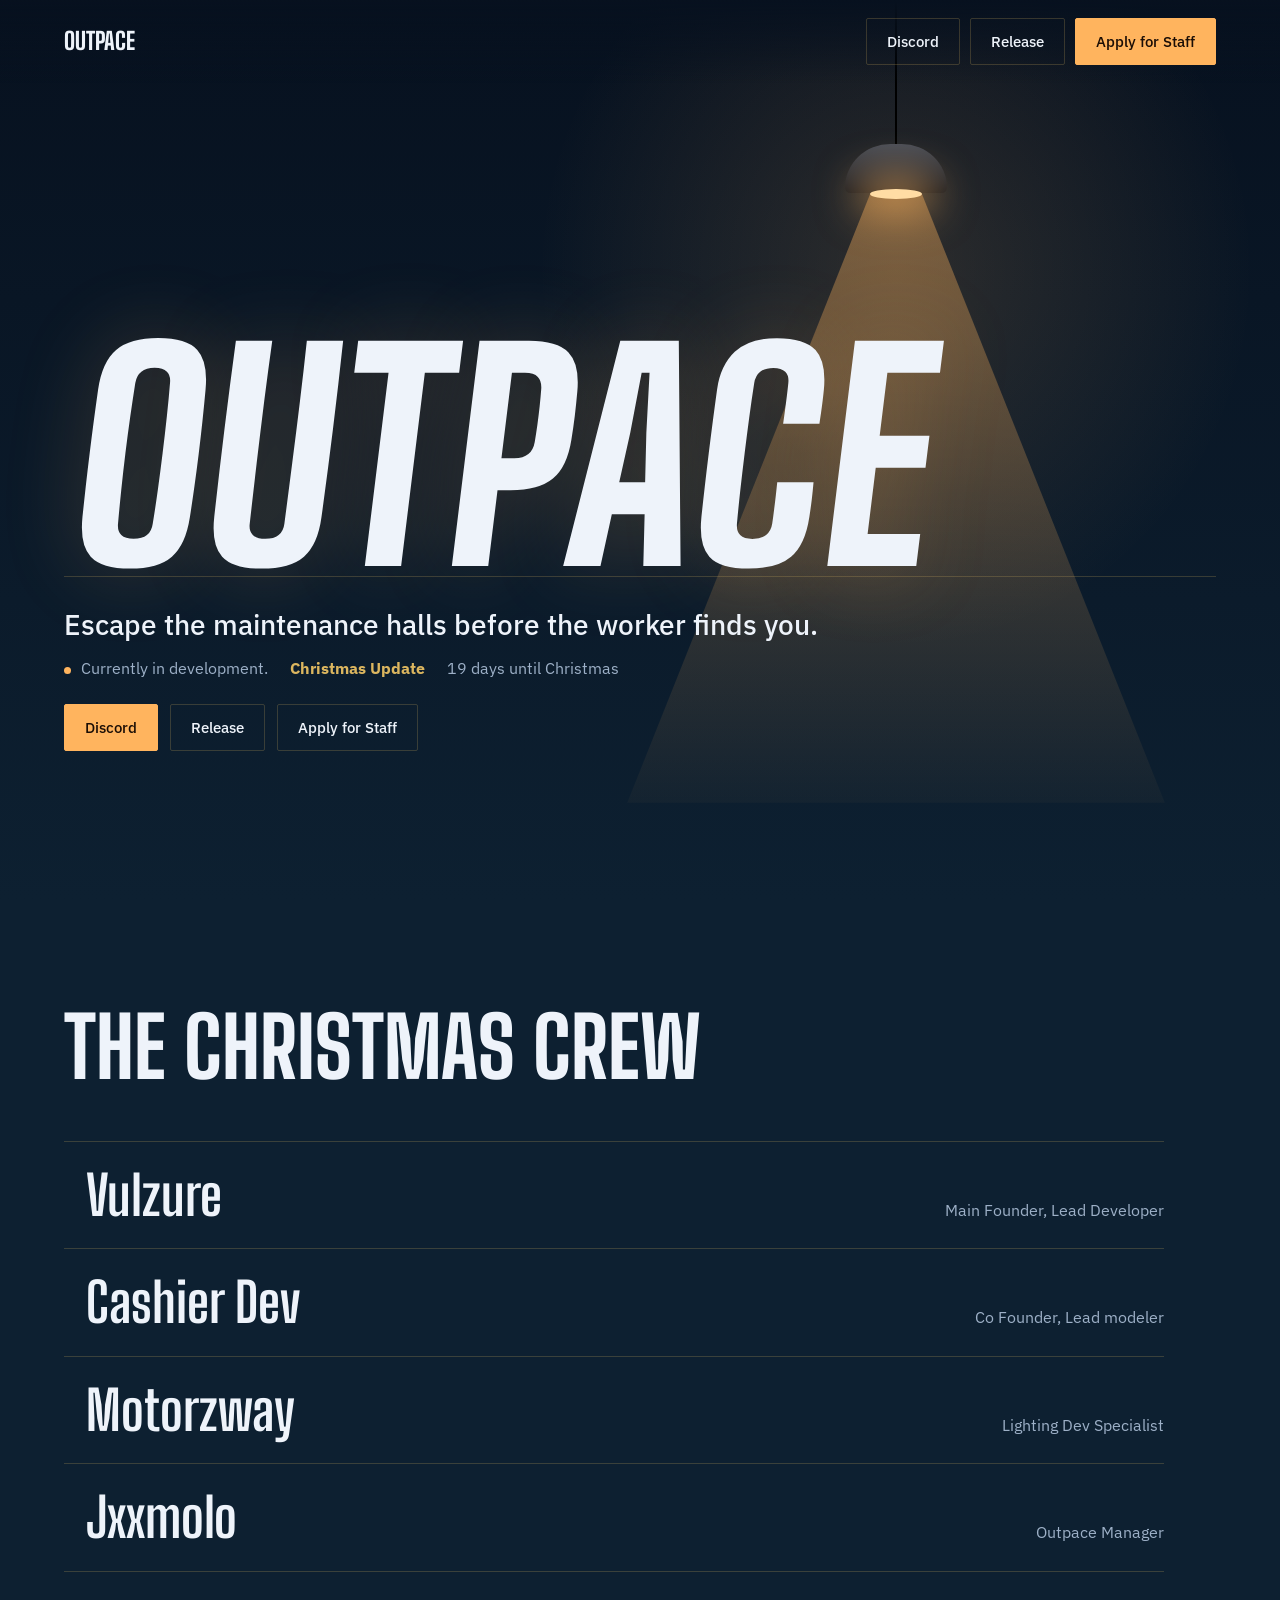
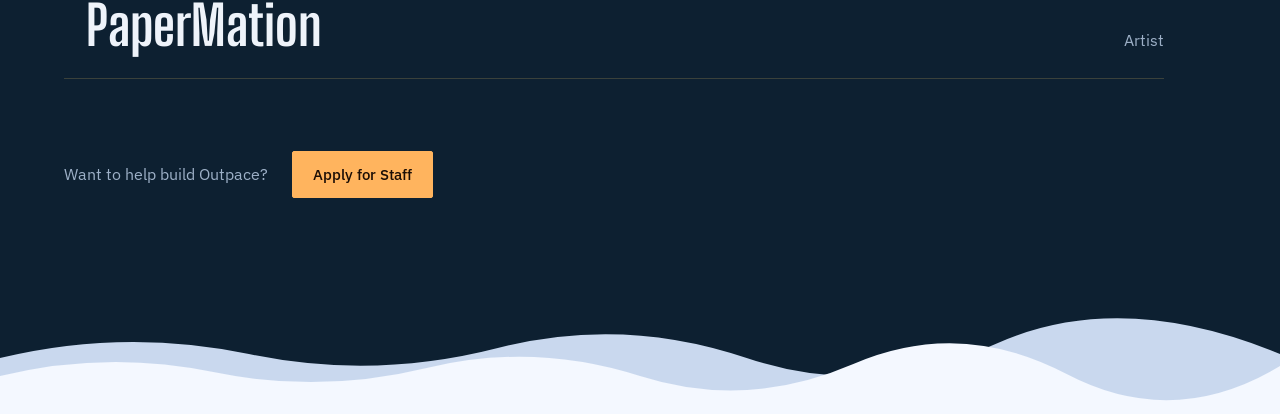
==== commit f2813087: "Redesigned to the Xmas/Festive Version" ====
--- a/public/index.html
+++ b/public/index.html
@@ -4,430 +4,141 @@
 <meta charset="utf-8">
 <meta name="viewport" content="width=device-width, initial-scale=1">
 <title>Outpace</title>
-<meta name="description" content="Outpace — outrun what's behind the door.">
+<meta name="description" content="Outpace — escape the maintenance halls before the worker finds you.">
 <link rel="preconnect" href="https://fonts.googleapis.com">
 <link rel="preconnect" href="https://fonts.gstatic.com" crossorigin>
 <link href="https://fonts.googleapis.com/css2?family=Big+Shoulders+Display:wght@600;700;800&family=IBM+Plex+Sans:wght@400;500;600&display=swap" rel="stylesheet">
 <!-- CHRISTMAS SWITCH: remove 'xmas' below to turn the whole Christmas theme off -->
-<script>document.documentElement.classList.add('js', 'xmas');</script>
+<script>document.documentElement.classList.add('xmas');</script>
 <style>
 :root {
-  --bg: #08090b;
-  --line: rgba(255,255,255,0.055);
-  --text: #ece9e4;
-  --text-dim: #85888e;
-  --accent: #c9553c;
-  --accent-hot: #e8845f;
-  --accent-ink: #180a06;
-  --ring: var(--accent);
-  --lit: 232,132,95;
-  --mx: 50%; --my: 38%;
-  --px: 0; --py: 0;
-  font-family: 'IBM Plex Sans', system-ui, sans-serif;
+  --ink: #08090b; --night: #121316;
+  --text: #ece9e4; --dim: #9096a0;
+  --light: #e8845f; --light-hot: #ffb48c; --lit: 232,132,95;
+  --accent-ink: #1a0d05; --gold: #c9a24f;
+  --line: rgba(255,255,255,.14);
+  --pad: clamp(20px, 5vw, 64px);
+  --rx: clamp(24px, 9vw, 140px);
+  --floor-h: clamp(250px, 36vh, 340px);
+  --lamp-y: clamp(70px, 16vh, 170px);
 }
-
-/* ===== CHRISTMAS THEME: everything festive lives in this block and in .xmas-only elements ===== */
+/* Christmas theme: only colors change here; extra decorations are .xmas-only */
 html.xmas {
-  --accent: #b83a36;
-  --accent-hot: #e0645a;
-  --accent-ink: #fff4ec;
+  --ink: #07111f; --night: #0d2031;
+  --text: #eef3fa; --dim: #9db0c7;
+  --light: #ffb45e; --light-hot: #ffdca4; --lit: 255,180,94;
   --gold: #dcb65f;
-  --pine: #2f7a58;
-  --ring: var(--gold);
-  --lit: 224,100,90;
+  --line: rgba(220,182,95,.22);
 }
 html:not(.xmas) .xmas-only { display: none !important; }
-html.xmas #dust { z-index: 6; }
-html.xmas .btn-primary:hover { box-shadow: 0 8px 30px rgba(184,58,54,.4), 0 0 0 1px rgba(220,182,95,.45); }
-html.xmas .btn-ghost:hover { border-color: rgba(220,182,95,.55); }
-html.xmas .member:hover::after { background: var(--gold); }
-html.xmas .member:hover .m-name { color: var(--gold); }
-html.xmas .landing-title::after { color: #6fbf8f; }
-/* second, green glow so the corridor feels lit by string lights */
-.glow-g { display: none; }
-html.xmas .glow-g { display: block; z-index: 0; top: -20%; left: 22%; right: auto; bottom: auto; width: 700px; height: 560px; max-width: 100vw;
-  transform: translateX(-50%) translate(calc(var(--px) * -18px), calc(var(--py) * -12px));
-  background: radial-gradient(closest-side, rgba(47,122,88,0.13), transparent 72%); animation: breathe 7s ease-in-out 3.5s infinite; }
-/* string of lights along the top edge */
-.lights { position: fixed; top: 0; left: 0; right: 0; height: 30px; z-index: 11; pointer-events: none; display: flex; justify-content: space-between; padding: 0 6px; opacity: 0; animation: frameIn .9s ease 2.4s forwards; }
-.bulb { position: relative; width: 7px; height: 10px; border-radius: 50% 50% 55% 55%; background: var(--c); box-shadow: 0 0 9px 1px var(--c); opacity: .75; animation: twinkle 3.2s ease-in-out infinite; animation-delay: calc(var(--i) * -.37s); }
-.bulb::before { content: ""; position: absolute; left: 1px; top: -4px; width: 5px; height: 4px; background: #2a2d33; border-radius: 1px; }
-@keyframes twinkle { 0%,100% { opacity: .3; } 50% { opacity: .85; } }
-.intro-sub { position: absolute; left: 50%; bottom: -46px; transform: translateX(-50%); white-space: nowrap; font-family: 'Big Shoulders Display', sans-serif; font-weight: 600; font-size: 1.05rem; letter-spacing: .5em; margin-right: -.5em; color: var(--gold); opacity: 0; animation: subIn 1.2s cubic-bezier(.16,1,.3,1) 1.5s forwards; }
-@keyframes subIn { to { opacity: .9; letter-spacing: .2em; } }
-.badge { display: inline-block; margin: 0 0 18px; padding: 5px 14px; border: 1px solid rgba(220,182,95,.45); border-radius: 999px; color: var(--gold); font-size: .85rem; font-weight: 500; letter-spacing: .06em; background: rgba(220,182,95,.05); }
-.reveal.d0 { animation-delay: 1.9s; }
-/* Santa hat: tweak --hat-x / --hat-y / --hat-w to sit it on the character's head */
-.hat { --hat-x: 62%; --hat-y: 4%; --hat-w: 34%; position: absolute; left: var(--hat-x); top: var(--hat-y); width: var(--hat-w); transform: translate(-50%, -82%) rotate(-5deg); pointer-events: none; }
-.hat svg { display: block; width: 100%; height: auto; overflow: visible; }
-
-/* ---- all-out additions ---- */
-.aurora, .tree, .orn, .drift, .countdown { display: none; }
-html.xmas .aurora { display: block; z-index: 0; background: radial-gradient(ellipse 60% 30% at 25% 6%, rgba(47,122,88,.17), transparent 70%), radial-gradient(ellipse 50% 26% at 78% 10%, rgba(184,58,54,.15), transparent 70%); animation: aurora 14s ease-in-out infinite alternate; }
-@keyframes aurora { from { transform: translateX(-3%); opacity: .7; } to { transform: translateX(3%); opacity: 1; } }
-html.xmas .landing-title { animation: xglow 6s ease-in-out 3s infinite alternate; }
-@keyframes xglow { from { text-shadow: 0 2px 40px rgba(0,0,0,.7), 0 0 34px rgba(184,58,54,.5); } to { text-shadow: 0 2px 40px rgba(0,0,0,.7), 0 0 34px rgba(47,122,88,.55); } }
-html.xmas .btn-primary { background: repeating-linear-gradient(45deg, #b83a36 0 10px, #9f2f2c 10px 20px); }
-html.xmas .btn-primary:hover { background: repeating-linear-gradient(45deg, #e0645a 0 10px, #c9483f 10px 20px); }
-html.xmas nav::after { content: ""; position: absolute; left: 0; right: 0; bottom: 0; height: 4px; opacity: .7; background: repeating-linear-gradient(-45deg, #d9453f 0 8px, #f6f1ea 8px 16px); }
-html.xmas .countdown { display: block; margin: -22px 0 34px; color: var(--gold); font-size: 1rem; font-weight: 500; letter-spacing: .04em; }
-html.xmas .lights { display: block; height: 30px; padding: 0; background: url("data:image/svg+xml,%3Csvg xmlns='http://www.w3.org/2000/svg' width='46' height='20'%3E%3Cpath d='M0 4 Q23 18 46 4' fill='none' stroke='%231f5a42' stroke-width='4'/%3E%3C/svg%3E") repeat-x -19.5px 0 / 46px 20px; }
-html.xmas .lights .bulb { position: absolute; top: 9px; margin: 0; }
-html.xmas .orn { display: block; position: fixed; top: 0; z-index: 11; pointer-events: none; width: 28px; margin-left: -14px; height: calc(var(--len) + 28px); transform-origin: 50% 0; animation: swing 4.5s ease-in-out infinite alternate; animation-delay: var(--d); }
-.orn::before { content: ""; position: absolute; left: 13px; top: 0; width: 1px; height: var(--len); background: rgba(255,255,255,.35); }
-.orn::after { content: ""; position: absolute; left: 0; top: var(--len); width: 28px; height: 28px; border-radius: 50%; background: radial-gradient(circle at 35% 30%, rgba(255,255,255,.85) 0 8%, var(--c) 9% 70%, rgba(0,0,0,.35) 100%); box-shadow: 0 0 14px var(--c); }
-@keyframes swing { from { transform: rotate(-5deg); } to { transform: rotate(5deg); } }
-html.xmas .tree { display: block; position: absolute; left: 2vw; bottom: 0; width: min(21vw, 250px); z-index: 0; pointer-events: none; opacity: 0; animation: frameIn 1s ease 2.6s forwards; filter: drop-shadow(0 0 30px rgba(47,122,88,.3)); }
-.tree svg { display: block; width: 100%; height: auto; }
-.tw { animation: twinkle 2.4s ease-in-out infinite; animation-delay: var(--d); }
-html.xmas .drift { display: block; position: absolute; left: 0; right: 0; bottom: 0; height: 90px; pointer-events: none; }
-.drift svg { display: block; width: 100%; height: 100%; }
-html.xmas .staff { padding-bottom: calc(14vh + 70px); }
-@media (max-width: 1100px) { html.xmas .tree { display: none; } }
-@media (max-width: 700px) { html.xmas .orn { display: none; } }
-
-/* ---- cozier, brighter Christmas night ---- */
-html.xmas { --bg: #0b1522; --line: rgba(220,182,95,.08); --text-dim: #9aa8bd; --lit: 255,176,96; }
-html.xmas body { background: linear-gradient(180deg, #0a1830 0%, #0d2233 55%, #0f2a26 100%) fixed; }
-html.xmas .vignette { background: radial-gradient(ellipse 88% 68% at 50% 38%, transparent 45%, rgba(3,9,20,.62) 100%); }
-html.xmas .crack { display: none; }
-html.xmas .landing-title::before, html.xmas .landing-title::after { display: none; }
-html.xmas .landing-title .ch { background: linear-gradient(180deg, #fff 30%, #ffe3a8); -webkit-background-clip: text; background-clip: text; color: transparent; }
-html.xmas .intro { background: #070d18; }
-html.xmas .staff { background: linear-gradient(to bottom, rgba(10,24,40,0), rgba(10,24,40,.9) 16vh, #0d2430); }
-.holly { opacity: 0; animation: frameIn .8s ease 1.6s forwards; }
-.stars, .moon, .hearth { display: none; }
-html.xmas .stars { display: block; z-index: 0; background-image: radial-gradient(1.5px 1.5px at 8% 12%, #fff, transparent), radial-gradient(1px 1px at 17% 31%, #fff, transparent), radial-gradient(1.5px 1.5px at 26% 8%, #ffe9b8, transparent), radial-gradient(1px 1px at 35% 24%, #fff, transparent), radial-gradient(1.5px 1.5px at 47% 6%, #fff, transparent), radial-gradient(1px 1px at 58% 19%, #ffe9b8, transparent), radial-gradient(1.5px 1.5px at 66% 9%, #fff, transparent), radial-gradient(1px 1px at 74% 28%, #fff, transparent), radial-gradient(1.5px 1.5px at 83% 14%, #ffe9b8, transparent), radial-gradient(1px 1px at 92% 33%, #fff, transparent), radial-gradient(1px 1px at 12% 44%, #fff, transparent), radial-gradient(1.5px 1.5px at 41% 40%, #fff, transparent), radial-gradient(1px 1px at 88% 52%, #fff, transparent); animation: twinkle 5s ease-in-out infinite alternate; }
-html.xmas .moon { display: block; position: fixed; z-index: 0; top: 13%; right: 9%; width: 64px; height: 64px; border-radius: 50%; box-shadow: inset -14px -5px 0 0 #f6ecd2, 0 0 36px rgba(246,236,210,.35); pointer-events: none; }
-html.xmas .hearth { display: block; z-index: 0; background: radial-gradient(ellipse 50% 32% at 12% 100%, rgba(255,160,70,.2), transparent 70%), radial-gradient(ellipse 45% 28% at 90% 100%, rgba(255,120,80,.12), transparent 70%); }
-@media (max-width: 700px) { html.xmas .moon { display: none; } }
-/* ===== end Christmas theme ===== */
 
 * { box-sizing: border-box; }
-html, body { margin: 0; background: var(--bg); color: var(--text); overflow-x: hidden; }
-body { min-height: 100vh; position: relative; }
-.layer { position: fixed; inset: 0; pointer-events: none; }
+html { scroll-behavior: smooth; }
+body { margin: 0; background: var(--ink); color: var(--text); font-family: 'IBM Plex Sans', system-ui, sans-serif; line-height: 1.5; overflow-x: hidden; }
+a { color: inherit; }
+:focus-visible { outline: 2px solid var(--light-hot); outline-offset: 3px; }
+#snow { position: fixed; inset: 0; width: 100%; height: 100%; z-index: 2; pointer-events: none; }
+html:not(.xmas) #snow { display: none; }
 
-/* corridor seams, plus a brighter copy that only shows under the cursor */
-.corridor, .corridor-lit {
-  z-index: 0;
-  background-image: repeating-linear-gradient(90deg, var(--line) 0, var(--line) 1px, transparent 1px, transparent 130px);
-  -webkit-mask-image: radial-gradient(ellipse 85% 65% at 50% 35%, #000 20%, transparent 85%);
-  mask-image: radial-gradient(ellipse 85% 65% at 50% 35%, #000 20%, transparent 85%);
-}
-.corridor-lit {
-  background-image: repeating-linear-gradient(90deg, rgba(var(--lit),0.55) 0, rgba(var(--lit),0.55) 1px, transparent 1px, transparent 130px);
-  -webkit-mask-image: radial-gradient(circle 230px at var(--mx) var(--my), #000, transparent 100%);
-  mask-image: radial-gradient(circle 230px at var(--mx) var(--my), #000, transparent 100%);
-}
-.torch {
-  z-index: 1;
-  background: radial-gradient(circle 340px at var(--mx) var(--my), rgba(var(--lit),0.09), transparent 100%);
-}
-.glow {
-  z-index: 0; top: -25%; left: 50%; right: auto; bottom: auto;
-  width: 900px; height: 680px; max-width: 140vw;
-  transform: translateX(-50%) translate(calc(var(--px) * -26px), calc(var(--py) * -16px));
-  background: radial-gradient(closest-side, rgba(var(--lit),0.17), transparent 72%);
-  animation: breathe 7s ease-in-out infinite;
-}
-@keyframes breathe { 0%,100% { opacity: .65; } 50% { opacity: 1; } }
-.vignette { z-index: 3; background: radial-gradient(ellipse 88% 68% at 50% 38%, transparent 42%, rgba(0,0,0,0.78) 100%); }
-#dust { z-index: 1; width: 100%; height: 100%; }
+/* nav */
+nav { position: fixed; inset: 0 0 auto 0; z-index: 10; display: flex; align-items: center; justify-content: space-between; padding: 18px var(--pad); background: linear-gradient(var(--ink), transparent); }
+.brand { font-family: 'Big Shoulders Display', sans-serif; font-weight: 800; font-size: 1.5rem; text-transform: uppercase; text-decoration: none; }
+.nav-links { display: flex; gap: 10px; }
+.btn { display: inline-flex; align-items: center; padding: 11px 20px; border: 1px solid var(--line); border-radius: 2px; font-size: .95rem; font-weight: 500; text-decoration: none; white-space: nowrap; color: var(--text); transition: background .2s, border-color .2s, color .2s; }
+.btn:hover { border-color: var(--light); color: var(--light-hot); }
+.btn-primary { background: var(--light); border-color: var(--light); color: var(--accent-ink); }
+.btn-primary:hover { background: var(--light-hot); border-color: var(--light-hot); color: var(--accent-ink); }
 
-@keyframes frameIn { to { opacity: 1; } }
+/* hero: a caged maintenance lamp flickers on over the floor line the title stands on */
+.hero { position: relative; min-height: 100svh; display: flex; flex-direction: column; padding: 0 var(--pad); overflow: hidden; background: linear-gradient(180deg, var(--ink), var(--night)); }
+.hero::before { content: ""; position: absolute; inset: 0; background: radial-gradient(ellipse 40% 60% at calc(100% - var(--rx) - clamp(140px, 21vw, 310px)) 30%, rgba(var(--lit), .15), transparent 70%); }
+.hero-top { position: relative; z-index: 3; flex: 1; display: flex; align-items: flex-end; padding-top: 90px; }
+.title { display: inline-block; margin: 0; padding: 0 .06em .03em 0; font-family: 'Big Shoulders Display', sans-serif; font-weight: 800; font-size: clamp(5rem, 22vw, 20rem); line-height: .78; text-transform: uppercase; letter-spacing: .01em; transform: skewX(-7deg); transform-origin: 0 100%; text-shadow: 0 0 80px rgba(var(--lit), .22); animation: write 1.1s cubic-bezier(.7, 0, .2, 1) 1.2s backwards; }
+.hero-bottom { position: relative; z-index: 3; height: var(--floor-h); border-top: 1px solid var(--line); padding-top: clamp(18px, 3vh, 32px); }
+.hero-bottom > * { animation: rise .9s ease 1.9s backwards; }
+.tagline { margin: 0 0 10px; font-size: clamp(1.25rem, 2.6vw, 1.75rem); font-weight: 500; }
+.status { display: flex; flex-wrap: wrap; align-items: center; gap: 4px 22px; margin: 0 0 24px; color: var(--dim); }
+.dot { display: inline-block; width: 7px; height: 7px; margin-right: 10px; border-radius: 50%; background: var(--light); }
+.countdown { color: var(--gold); }
+.cta-row { display: flex; flex-wrap: wrap; gap: 12px; }
+/* the lamp */
+.lamp { --w: clamp(280px, 42vw, 620px); --sw: clamp(72px, 8vw, 110px); position: absolute; top: 0; right: var(--rx); width: var(--w); height: calc(100% - var(--floor-h) * .3); z-index: 1; pointer-events: none; }
+.cord { position: absolute; left: 50%; top: 0; width: 2px; height: var(--lamp-y); margin-left: -1px; background: #000; }
+.shade { position: absolute; left: 50%; top: var(--lamp-y); width: var(--sw); height: calc(var(--sw) * .48); margin-left: calc(var(--sw) / -2); border-radius: 50% 50% 6px 6px / 100% 100% 6px 6px; background: linear-gradient(180deg, #4a4e57, #1c1d21); }
+.bulb { position: absolute; left: 50%; top: calc(var(--lamp-y) + var(--sw) * .48 - 4px); width: calc(var(--sw) * .5); height: 10px; margin-left: calc(var(--sw) / -4); border-radius: 50%; background: var(--light-hot); box-shadow: 0 0 40px 14px rgba(var(--lit), .6); animation: flick 1.7s linear .4s backwards; }
+.cone { position: absolute; inset: calc(var(--lamp-y) + var(--sw) * .48) 0 0 0; background: linear-gradient(180deg, rgba(var(--lit), .4), rgba(var(--lit), .03)); clip-path: polygon(calc(50% - var(--sw) / 4) 0, calc(50% + var(--sw) / 4) 0, 100% 100%, 0 100%); animation: flick 1.7s linear .4s backwards; }
+@keyframes flick { 0%, 14% { opacity: 0; } 16% { opacity: .9; } 20% { opacity: .05; } 26% { opacity: 1; } 32% { opacity: .35; } 38%, 100% { opacity: 1; } }
+@keyframes write { from { clip-path: inset(0 100% 0 0); } }
+@keyframes rise { from { opacity: 0; transform: translateY(10px); } }
 
-/* a crack across the screen now and then, like the trailer */
-.crack { z-index: 4; width: 100%; height: 100%; opacity: 0; animation: crack 18s linear 6s infinite; }
-.crack polyline { fill: none; stroke: var(--accent-hot); stroke-width: 1.5; vector-effect: non-scaling-stroke; filter: drop-shadow(0 0 6px rgba(var(--lit),.8)); }
-@keyframes crack {
-  0%,96% { opacity: 0; } 96.4% { opacity: 1; } 96.8% { opacity: 0; }
-  97.2% { opacity: .8; } 98.4% { opacity: .8; } 98.8% { opacity: 0; } 100% { opacity: 0; }
-}
+/* team: a plain roster; the row under your cursor is lit like the hall lamp */
+.team { position: relative; z-index: 3; padding: clamp(72px, 12vh, 140px) var(--pad) clamp(170px, 24vh, 260px); background: var(--night); }
+html:not(.xmas) .team { padding-bottom: 96px; }
+.team-inner { max-width: 1100px; }
+.team-title { margin: 0 0 clamp(36px, 6vh, 64px); font-family: 'Big Shoulders Display', sans-serif; font-weight: 800; font-size: clamp(2.8rem, 7vw, 5.2rem); line-height: .95; text-transform: uppercase; }
+.roster { list-style: none; margin: 0; padding: 0; }
+.mem { display: flex; align-items: baseline; justify-content: space-between; gap: 24px; padding: 26px 0 26px 22px; border-bottom: 1px solid var(--line); transition: background .3s; }
+.mem:first-child { border-top: 1px solid var(--line); }
+.mem:hover { background: linear-gradient(90deg, rgba(var(--lit), .14), transparent 70%); }
+.m-name { font-family: 'Big Shoulders Display', sans-serif; font-weight: 700; font-size: clamp(2rem, 5vw, 3.4rem); line-height: 1; transition: transform .3s, color .3s; }
+.mem:hover .m-name { color: var(--light-hot); transform: translateX(10px); }
+.m-role { color: var(--dim); text-align: right; max-width: 34ch; line-height: 1.4; }
+.join { display: flex; flex-wrap: wrap; align-items: center; gap: 16px 24px; margin-top: clamp(48px, 8vh, 88px); color: var(--dim); }
+.drift { position: absolute; left: 0; right: 0; bottom: 0; height: 100px; pointer-events: none; }
+.drift svg { display: block; width: 100%; height: 100%; }
 
-html { scroll-behavior: smooth; }
-
-/* intro: a ring draws, the word settles inside, then the ring opens onto the page */
-@property --r { syntax: '<length>'; inherits: false; initial-value: 0px; }
-.intro { position: fixed; inset: 0; z-index: 100; background: #050506; display: grid; place-items: center; --r: 0px;
-  -webkit-mask-image: radial-gradient(circle at 50% 50%, transparent var(--r), #000 calc(var(--r) + 1px));
-  mask-image: radial-gradient(circle at 50% 50%, transparent var(--r), #000 calc(var(--r) + 1px)); }
-.ring-wrap { position: relative; width: 230px; height: 230px; display: grid; place-items: center; }
-.ring-wrap svg { position: absolute; inset: 0; width: 100%; height: 100%; }
-.ring-track { fill: none; stroke: rgba(255,255,255,.07); stroke-width: 1; }
-.ring { fill: none; stroke: var(--ring); stroke-width: 2; stroke-linecap: round; stroke-dasharray: 1; stroke-dashoffset: 1;
-  transform: rotate(-90deg); transform-origin: 50% 50%; animation: draw 1.7s cubic-bezier(.65,0,.35,1) .2s forwards; filter: drop-shadow(0 0 6px rgba(var(--lit),.6)); }
-@keyframes draw { to { stroke-dashoffset: 0; } }
-.intro-word { font-family: 'Big Shoulders Display', sans-serif; font-weight: 800; font-size: 2.5rem; text-transform: uppercase; color: var(--text);
-  opacity: 0; letter-spacing: .3em; margin-right: -.3em; animation: wordIn 1.3s cubic-bezier(.16,1,.3,1) .5s forwards; }
-@keyframes wordIn { to { opacity: 1; letter-spacing: .06em; margin-right: -.06em; } }
-.go .intro { animation: iris 1.3s cubic-bezier(.65,0,.35,1) forwards; }
-.go .ring-wrap { animation: ringOut 1s ease forwards; }
-@keyframes iris { 0% { --r: 0px; opacity: 1; } 98% { --r: 150vmax; opacity: 1; } 100% { --r: 150vmax; opacity: 0; visibility: hidden; } }
-@keyframes ringOut { to { transform: scale(2.4); opacity: 0; } }
-/* hold the page's own animations until the intro opens */
-html.js:not(.go) body > *:not(.intro), html.js:not(.go) body > *:not(.intro) * { animation-play-state: paused !important; }
-
-/* the character peeks in from the bottom-right corner */
-.art { position: absolute; right: 0; bottom: 0; z-index: 0; pointer-events: none; }
-.art-body { position: relative; transform-origin: 100% 100%; transform: translateX(0) rotate(-2.5deg);
-  transition: transform .8s cubic-bezier(.22,1,.36,1) .12s;
-  animation: enter 1.3s cubic-bezier(.22,1,.36,1) .8s backwards; }
-@keyframes enter { from { transform: translateX(110%) rotate(0deg); } }
-/* figure wraps the image and the hat so they bob and drift together */
-.art-fig { position: relative; display: block; translate: calc(var(--px) * -10px) 0; animation: bob 6s ease-in-out infinite alternate; }
-.art img { display: block; height: min(80vh, 900px); width: auto; user-select: none; filter: drop-shadow(0 0 40px rgba(var(--lit),.25)); }
-@keyframes bob { from { transform: translateY(0); } to { transform: translateY(-8px); } }
-.hero { position: relative; z-index: 1; }
-
-.cue { position: absolute; left: 0; right: 0; bottom: 26px; z-index: 2; display: flex; flex-direction: column; align-items: center; gap: 6px;
-  color: var(--text-dim); font-size: .85rem; text-decoration: none; transition: color .2s; }
-.cue:hover, .cue:focus-visible { color: var(--text); outline: none; }
-.cue svg { width: 18px; height: 18px; animation: nudge 2s ease-in-out infinite; }
-@keyframes nudge { 0%,100% { transform: translateY(0); } 50% { transform: translateY(5px); } }
-.reveal.d3 { animation-delay: 2.8s; }
-
-/* staff roster */
-.staff { position: relative; z-index: 5; padding: 14vh clamp(20px, 6vw, 80px) 14vh;
-  background: linear-gradient(to bottom, rgba(8,9,11,0), rgba(8,9,11,.92) 16vh, #08090b); }
-.staff-inner { max-width: 960px; margin: 0 auto; }
-.staff-title { font-family: 'Big Shoulders Display', sans-serif; font-weight: 800; font-size: clamp(2.6rem, 6vw, 4.2rem);
-  line-height: 1; letter-spacing: .02em; text-transform: uppercase; margin: 0 0 36px; }
-.roster { list-style: none; margin: 0; padding: 0; }
-.member { position: relative; display: flex; align-items: baseline; justify-content: space-between; gap: 24px;
-  padding: 26px 0 26px 22px; opacity: 0; transform: translateX(-18px);
-  transition: opacity .8s ease, transform .8s cubic-bezier(.16,1,.3,1); transition-delay: calc(var(--i) * 90ms); }
-.member::before { content: ""; position: absolute; left: 0; right: 0; bottom: 0; height: 1px; background: rgba(255,255,255,.14);
-  transform: scaleX(0); transform-origin: left; transition: transform 1.1s cubic-bezier(.16,1,.3,1); transition-delay: calc(var(--i) * 90ms + 150ms); }
-.member::after { content: ""; position: absolute; left: 0; top: 26px; bottom: 26px; width: 3px; background: var(--accent);
-  transform: scaleY(0); transform-origin: top; transition: transform .5s ease; }
-.member.in { opacity: 1; transform: none; }
-.member.in::before { transform: scaleX(1); }
-.member:hover::after { transform: scaleY(1); }
-.m-name { font-family: 'Big Shoulders Display', sans-serif; font-weight: 700; font-size: clamp(1.9rem, 4.6vw, 3.1rem); line-height: 1; letter-spacing: .01em; transition: color .25s; }
-.member:hover .m-name { color: var(--accent-hot); }
-.m-role { color: var(--text-dim); text-align: right; max-width: 34ch; line-height: 1.4; }
-.staff-cta { margin: 48px 0 0 22px; display: flex; align-items: center; gap: 18px; flex-wrap: wrap; color: var(--text-dim); }
-
-nav {
-  position: fixed; top: 0; left: 0; right: 0; z-index: 10;
-  display: flex; align-items: center; justify-content: space-between;
-  padding: 22px clamp(20px, 5vw, 56px);
-  backdrop-filter: blur(10px); -webkit-backdrop-filter: blur(10px);
-  background: linear-gradient(to bottom, rgba(8,9,11,0.9), rgba(8,9,11,0));
-  opacity: 0; animation: frameIn .9s ease 2.2s forwards;
-}
-.nav-brand { font-family: 'Big Shoulders Display', sans-serif; font-weight: 700; font-size: 1.4rem; letter-spacing: .02em; color: var(--text); text-decoration: none; text-transform: uppercase; }
-.nav-links { display: flex; gap: 10px; }
-
-.btn {
-  position: relative; overflow: hidden;
-  display: inline-flex; align-items: center; justify-content: center;
-  padding: 10px 18px; border-radius: 6px;
-  font-size: .92rem; font-weight: 500; text-decoration: none; white-space: nowrap;
-  transition: border-color .2s, background .2s, transform .15s, box-shadow .25s;
-}
-.btn::after { /* light sweeping across on hover */
-  content: ""; position: absolute; top: 0; bottom: 0; left: -60%; width: 40%;
-  background: linear-gradient(100deg, transparent, rgba(255,255,255,.22), transparent);
-  transform: skewX(-18deg); transition: left .55s ease;
-}
-.btn:hover::after { left: 130%; }
-.btn:focus-visible { outline: 2px solid var(--accent-hot); outline-offset: 2px; }
-.btn-ghost { color: var(--text); border: 1px solid var(--line); background: rgba(255,255,255,.02); }
-.btn-ghost:hover { border-color: rgba(var(--lit),.55); background: rgba(var(--lit),.07); }
-.btn-primary { color: var(--accent-ink); background: var(--accent); border: 1px solid var(--accent); }
-.btn-primary:hover { background: var(--accent-hot); transform: translateY(-1px); box-shadow: 0 8px 30px rgba(var(--lit),.4); }
-
-main { position: relative; overflow: hidden; z-index: 5; min-height: 100vh; display: flex; align-items: flex-start; justify-content: center; padding: 17vh 24px 80px; }
-.hero { text-align: center; max-width: 680px; }
-
-.landing-title {
-  position: relative; display: inline-block;
-  font-family: 'Big Shoulders Display', sans-serif; font-weight: 800;
-  font-size: clamp(3.8rem, 12vw, 7.6rem); line-height: .92; letter-spacing: .02em;
-  text-transform: uppercase; margin: 0 0 18px; color: var(--text);
-  text-shadow: 0 2px 40px rgba(0,0,0,.7);
-}
-.landing-title .ch { display: inline-block; }
-.js .landing-title .ch { opacity: 0; transform: translateY(40%); filter: blur(8px); animation: letter .9s cubic-bezier(.16,1,.3,1) forwards; animation-delay: calc(1.3s + var(--i) * 80ms); }
-@keyframes letter { to { opacity: 1; transform: none; filter: blur(0); } }
-.landing-title::before, .landing-title::after {
-  content: attr(data-text); position: absolute; inset: 0; opacity: 0; pointer-events: none;
-  animation: glitch 18s linear 6s infinite;
-}
-.landing-title::before { color: var(--accent-hot); }
-.landing-title::after { color: #7fb4c9; animation-name: glitch2; }
-@keyframes glitch {
-  0%,96% { opacity: 0; } 96.4% { opacity: .9; clip-path: inset(10% 0 62% 0); transform: translateX(-6px); }
-  96.8% { opacity: .9; clip-path: inset(58% 0 12% 0); transform: translateX(5px); }
-  97.2%,100% { opacity: 0; }
-}
-@keyframes glitch2 {
-  0%,96.2% { opacity: 0; } 96.6% { opacity: .6; clip-path: inset(40% 0 35% 0); transform: translateX(7px); }
-  97% { opacity: 0; } 100% { opacity: 0; }
-}
-
-.landing-sub { display: flex; align-items: center; justify-content: center; gap: 10px; font-size: clamp(1rem, 2vw, 1.15rem); color: var(--text-dim); margin: 0 0 40px; line-height: 1.5; }
-.dot { width: 7px; height: 7px; border-radius: 50%; background: var(--accent); box-shadow: 0 0 0 0 rgba(var(--lit),.6); animation: pulse 2.2s ease-out infinite; }
-@keyframes pulse { 70% { box-shadow: 0 0 0 10px rgba(var(--lit),0); } 100% { box-shadow: 0 0 0 0 rgba(var(--lit),0); } }
-
-.landing-buttons { display: flex; flex-wrap: wrap; align-items: center; justify-content: center; gap: 12px; }
-.landing-buttons .btn { padding: 12px 22px; font-size: .95rem; }
-
-.reveal { opacity: 0; transform: translateY(12px); animation: rise .9s cubic-bezier(.16,1,.3,1) forwards; }
-.reveal.d1 { animation-delay: 2.1s; } .reveal.d2 { animation-delay: 2.35s; }
-@keyframes rise { to { opacity: 1; transform: none; } }
-
-@media (max-width: 1000px) { .art img { height: min(44vh, 70vw); } }
 @media (max-width: 560px) {
-  .nav-links { gap: 6px; } .btn { padding: 8px 12px; font-size: .82rem; }
-  .landing-buttons { flex-direction: column; width: 100%; }
-  .landing-buttons .btn { width: 100%; }
-  .corridor-lit, .torch { display: none; }
-  .art img { height: min(36vh, 80vw); }
-  .member { flex-direction: column; align-items: flex-start; gap: 8px; }
+  .nav-links { gap: 6px; } .nav-links .btn { padding: 8px 12px; font-size: .82rem; }
+  .cta-row .btn-ghost { display: none; }
+  .mem { flex-direction: column; gap: 6px; }
   .m-role { text-align: left; }
 }
 @media (prefers-reduced-motion: reduce) {
   *, *::before, *::after { animation: none !important; transition: none !important; }
-  nav, .reveal, .art, .member, .lights, .tree { opacity: 1; transform: none; }
-  .member::before { transform: scaleX(1); }
-  .intro { display: none; }
-    .js .landing-title .ch { opacity: 1; transform: none; filter: none; }
-  .crack, #dust { display: none; }
+  #snow { display: none; }
 }
 </style>
 </head>
 <body>
-<div class="intro" aria-hidden="true">
-  <div class="ring-wrap">
-    <svg viewBox="0 0 200 200"><circle class="ring-track" cx="100" cy="100" r="92"/><circle class="ring" cx="100" cy="100" r="92" pathLength="1"/><g class="holly xmas-only" transform="translate(36 162)"><ellipse rx="17" ry="6.5" fill="#2f7a58" transform="rotate(-40)"/><ellipse rx="17" ry="6.5" fill="#3f9c70" transform="rotate(10)"/><ellipse rx="17" ry="6.5" fill="#2f7a58" transform="rotate(-85)"/><circle cx="1" cy="1" r="4.5" fill="#d9453f"/><circle cx="-6" cy="5" r="4.5" fill="#e0645a"/><circle cx="7" cy="5" r="4.5" fill="#c23a36"/></g></svg>
-    <span class="intro-word">Outpace</span>
-    <span class="intro-sub xmas-only">Christmas Update</span>
-  </div>
-</div>
-<div class="layer corridor" aria-hidden="true"></div>
-<div class="layer corridor-lit" aria-hidden="true"></div>
-<div class="layer glow" aria-hidden="true"></div>
-<div class="layer glow glow-g" aria-hidden="true"></div>
-<div class="layer stars xmas-only" aria-hidden="true"></div>
-<div class="layer aurora xmas-only" aria-hidden="true"></div>
-<div class="layer hearth xmas-only" aria-hidden="true"></div>
-<div class="moon xmas-only" aria-hidden="true"></div>
-<canvas id="dust" class="layer" aria-hidden="true"></canvas>
-<div class="layer torch" aria-hidden="true"></div>
-<div class="layer vignette" aria-hidden="true"></div>
-<svg class="layer crack" viewBox="0 0 100 100" preserveAspectRatio="none" aria-hidden="true">
-  <polyline points="56,0 52,14 58,27 49,41 55,55 47,70 53,84 50,100"/>
-</svg>
-<span class="orn xmas-only" style="left:18%;--len:70px;--c:#d9453f;--d:0.0s" aria-hidden="true"></span><span class="orn xmas-only" style="left:30%;--len:120px;--c:#dcb65f;--d:-1.4s" aria-hidden="true"></span><span class="orn xmas-only" style="left:42%;--len:85px;--c:#3f9c70;--d:-2.6s" aria-hidden="true"></span><span class="orn xmas-only" style="left:54%;--len:140px;--c:#d9453f;--d:-0.8s" aria-hidden="true"></span>
-<div class="lights xmas-only" id="lights" aria-hidden="true"></div>
+<canvas id="snow" aria-hidden="true"></canvas>
 
 <nav>
-  <a class="nav-brand" href="https://www.out-pace.org/">Outpace</a>
+  <a class="brand" href="https://www.out-pace.org/">Outpace</a>
   <div class="nav-links">
-    <a class="btn btn-ghost" href="https://discord.gg/ZzWwDURXhG" target="_blank" rel="noopener">Discord</a>
-    <a class="btn btn-ghost" href="https://www.out-pace.org/releasedate">Release</a>
+    <a class="btn" href="https://discord.gg/ZzWwDURXhG" target="_blank" rel="noopener">Discord</a>
+    <a class="btn" href="https://www.out-pace.org/releasedate">Release</a>
     <a class="btn btn-primary" href="https://www.out-pace.org/apply">Apply for Staff</a>
   </div>
 </nav>
 
-<main>
-  <div class="art" aria-hidden="true">
-    <div class="art-body">
-      <div class="art-fig">
-        <img src="outpace-character.png" alt="" width="602" height="1100">
-        <div class="hat xmas-only"><svg viewBox="0 0 100 80"><path d="M10 64 C12 30 34 8 64 8 C80 8 90 18 92 30 C78 24 66 34 64 64 Z" fill="#c23a36"/>
-          <path d="M10 64 C12 30 34 8 64 8" fill="none" stroke="#e0645a" stroke-width="2" opacity=".5"/>
-          <rect x="4" y="58" width="68" height="18" rx="9" fill="#f6f1ea"/><circle cx="92" cy="32" r="9" fill="#f6f1ea"/></svg></div>
-      </div>
-    </div>
-  </div>
-  <div class="tree xmas-only" aria-hidden="true"><svg viewBox="0 0 200 300"><rect x="88" y="250" width="24" height="26" fill="#5a3a24"/>
-    <path d="M100 30 L150 100 H122 L168 170 H132 L184 250 H16 L68 170 H32 L78 100 H50 Z" fill="#1f5a42"/>
-    <path d="M100 30 L128 100 H122 L168 170 H132 L184 250 H100 Z" fill="#2f7a58" opacity=".55"/>
-    <path d="M100 12 l5 11 12 1-9 8 3 12-11-6-11 6 3-12-9-8 12-1z" fill="#dcb65f"/>
-    <g><circle class="tw" style="--d:0s" cx="92" cy="90" r="5" fill="#d9453f"/><circle class="tw" style="--d:-.6s" cx="116" cy="130" r="5" fill="#dcb65f"/><circle class="tw" style="--d:-1.2s" cx="74" cy="150" r="5" fill="#dcb65f"/><circle class="tw" style="--d:-1.8s" cx="130" cy="190" r="5" fill="#d9453f"/><circle class="tw" style="--d:-.3s" cx="60" cy="215" r="5" fill="#d9453f"/><circle class="tw" style="--d:-1s" cx="104" cy="225" r="5" fill="#dcb65f"/><circle class="tw" style="--d:-1.5s" cx="156" cy="236" r="5" fill="#dcb65f"/><circle class="tw" style="--d:-2.1s" cx="40" cy="238" r="5" fill="#d9453f"/></g>
-    <rect x="14" y="262" width="46" height="34" fill="#b83a36"/><rect x="33" y="262" width="8" height="34" fill="#dcb65f"/>
-    <rect x="140" y="270" width="40" height="26" fill="#2f7a58"/><rect x="156" y="270" width="8" height="26" fill="#d9453f"/>
-    <rect x="64" y="276" width="34" height="20" fill="#dcb65f"/><rect x="77" y="276" width="8" height="20" fill="#b83a36"/></svg></div>
-  <div class="hero">
-    <div class="badge reveal d0 xmas-only">Christmas Update</div><br>
-    <h1 class="landing-title" id="title" data-text="Outpace" aria-label="Outpace">Outpace</h1>
-    <p class="landing-sub reveal d1"><span class="dot" aria-hidden="true"></span>Currently in development.</p>
-    <p class="countdown reveal d1 xmas-only" id="countdown"></p>
-    <div class="landing-buttons reveal d2">
+<header class="hero">
+  <div class="lamp" aria-hidden="true"><div class="cone"></div><div class="cord"></div><div class="shade"></div><div class="bulb"></div></div>
+  <div class="hero-top"><h1 class="title">Outpace</h1></div>
+  <div class="hero-bottom">
+    <p class="tagline">Escape the maintenance halls before the worker finds you.</p>
+    <p class="status"><span><span class="dot" aria-hidden="true"></span>Currently in development.</span><strong class="countdown xmas-only">Christmas Update</strong><span class="xmas-only" id="countdown"></span></p>
+    <div class="cta-row">
       <a class="btn btn-primary" href="https://discord.gg/ZzWwDURXhG" target="_blank" rel="noopener">Discord</a>
       <a class="btn btn-ghost" href="https://www.out-pace.org/releasedate">Release</a>
       <a class="btn btn-ghost" href="https://www.out-pace.org/apply">Apply for Staff</a>
     </div>
   </div>
-  <a class="cue reveal d3" href="#staff"><span>Meet the team</span>
-    <svg viewBox="0 0 24 24" fill="none" stroke="currentColor" stroke-width="2" stroke-linecap="round" stroke-linejoin="round" aria-hidden="true"><path d="M6 9l6 6 6-6"/></svg></a>
-</main>
+</header>
 
-<section class="staff" id="staff" aria-labelledby="staff-h">
-  <div class="staff-inner">
-    <h2 class="staff-title" id="staff-h">The team</h2>
+<section class="team" aria-labelledby="team-h">
+  <div class="team-inner">
+    <h2 class="team-title" id="team-h">The team</h2>
     <ul class="roster" id="roster"></ul>
-    <div class="staff-cta"><span>Want to help build Outpace?</span><a class="btn btn-primary" href="https://www.out-pace.org/apply">Apply for Staff</a></div>
+    <div class="join"><span>Want to help build Outpace?</span><a class="btn btn-primary" href="https://www.out-pace.org/apply">Apply for Staff</a></div>
   </div>
-    <div class="drift xmas-only" aria-hidden="true"><svg viewBox="0 0 1440 100" preserveAspectRatio="none"><defs><linearGradient id="sn" x1="0" y1="0" x2="0" y2="1"><stop offset="0" stop-color="#f4f8ff"/><stop offset="1" stop-color="#bccce6"/></linearGradient></defs><path d="M0 100 V52 Q120 20 240 46 T480 40 T720 50 T960 36 T1200 48 T1440 34 V100Z" fill="url(#sn)"/></svg></div>
+  <div class="drift xmas-only" aria-hidden="true"><svg viewBox="0 0 1440 100" preserveAspectRatio="none"><path d="M0 100 V44 Q140 14 280 40 T560 34 T840 44 T1120 30 T1440 40 V100Z" fill="#c9d8ee"/><path d="M0 100 V62 Q120 36 240 58 T480 54 T720 62 T960 50 T1200 60 T1440 52 V100Z" fill="#f4f8ff"/></svg></div>
 </section>
 
 <script>
 (function () {
   var root = document.documentElement;
+  var xmas = root.classList.contains('xmas');
   var reduce = window.matchMedia('(prefers-reduced-motion: reduce)').matches;
-  var xmas = root.classList.contains('xmas');
-
-  // split the title into letters for the staggered reveal
-  var t = document.getElementById('title');
-  var word = t.textContent;
-  t.textContent = '';
-  word.split('').forEach(function (c, i) {
-    var s = document.createElement('span');
-    s.className = 'ch'; s.textContent = c; s.style.setProperty('--i', i); s.setAttribute('aria-hidden', 'true');
-    t.appendChild(s);
-  });
-
-  // string of Christmas lights: bulbs hang in gentle swags along the top
-  if (xmas) {
-    var strand = document.getElementById('lights');
-    var cols = ['#d9453f', '#dcb65f', '#3f9c70'];
-    var count = Math.ceil(window.innerWidth / 46) + 1;
-    for (var b = 0; b < count; b++) {
-      var bu = document.createElement('span');
-      bu.className = 'bulb';
-      bu.style.setProperty('--c', cols[b % 3]);
-      bu.style.setProperty('--i', b);
-      bu.style.left = (b * 46) + 'px';
-      strand.appendChild(bu);
-    }
-  }
-
-  // days until Christmas
-  var cd = document.getElementById('countdown');
-  if (cd) {
-    var now = new Date(), d = Math.ceil((new Date(now.getFullYear(), 11, 25) - now) / 864e5);
-    cd.textContent = d > 1 ? d + ' days until Christmas' : d === 1 ? 'Christmas is tomorrow' : 'Merry Christmas';
-  }
-
-  // flashlight + gentle parallax that follow the cursor
-  var tx = 0.5, ty = 0.38, cx = tx, cy = ty;
-  window.addEventListener('pointermove', function (e) {
-    tx = e.clientX / window.innerWidth; ty = e.clientY / window.innerHeight;
-  }, { passive: true });
-  function follow() {
-    cx += (tx - cx) * 0.08; cy += (ty - cy) * 0.08;
-    root.style.setProperty('--mx', (cx * 100).toFixed(2) + '%');
-    root.style.setProperty('--my', (cy * 100).toFixed(2) + '%');
-    root.style.setProperty('--px', (cx - 0.5).toFixed(3));
-    root.style.setProperty('--py', (cy - 0.5).toFixed(3));
-    requestAnimationFrame(follow);
-  }
-  if (!reduce) follow();
 
   // ===== STAFF LIST: edit here. One line per person, in the order shown. =====
   var STAFF = [
@@ -438,68 +149,46 @@
     { name: 'PaperMation', role: 'Artist' }
   ];
   // ==========================================================================
+  function el(tag, cls, text) {
+    var e = document.createElement(tag); e.className = cls;
+    if (text) e.textContent = text; return e;
+  }
   var roster = document.getElementById('roster');
-  STAFF.forEach(function (m, i) {
-    var li = document.createElement('li'); li.className = 'member'; li.style.setProperty('--i', i);
-    var n = document.createElement('span'); n.className = 'm-name'; n.textContent = m.name;
-    var r = document.createElement('span'); r.className = 'm-role'; r.textContent = m.role;
-    li.appendChild(n); li.appendChild(r); roster.appendChild(li);
+  STAFF.forEach(function (m) {
+    var li = el('li', 'mem');
+    li.appendChild(el('span', 'm-name', m.name));
+    li.appendChild(el('span', 'm-role', m.role));
+    roster.appendChild(li);
   });
-  if (xmas) document.getElementById('staff-h').textContent = 'The Christmas crew';
-  var rows = roster.children;
-  if ('IntersectionObserver' in window) {
-    var io = new IntersectionObserver(function (es) {
-      es.forEach(function (e) { if (e.isIntersecting) { e.target.classList.add('in'); io.unobserve(e.target); } });
-    }, { threshold: 0.4 });
-    for (var k = 0; k < rows.length; k++) io.observe(rows[k]);
-  } else { for (var k2 = 0; k2 < rows.length; k2++) rows[k2].classList.add('in'); }
+  if (xmas) document.getElementById('team-h').textContent = 'The Christmas crew';
 
-  // open the intro ring onto the page (a little later at Christmas so the subtitle can land)
-  setTimeout(function () { root.classList.add('go'); }, reduce ? 0 : (xmas ? 3000 : 2400));
+  // days until Christmas
+  var cd = document.getElementById('countdown');
+  if (cd) {
+    var n = new Date(), d = Math.ceil((new Date(n.getFullYear(), 11, 25) - n) / 864e5);
+    cd.textContent = d > 1 ? d + ' days until Christmas' : d === 1 ? 'Christmas is tomorrow' : 'Merry Christmas';
+  }
 
-  // slow drifting dust caught in the light, plus snow at Christmas
-  var cv = document.getElementById('dust');
-  if (reduce || !cv.getContext) return;
-  var ctx = cv.getContext('2d'), w, h, dpr, motes = [], flakes = [];
-  function size() {
-    dpr = Math.min(window.devicePixelRatio || 1, 2);
-    w = cv.width = innerWidth * dpr; h = cv.height = innerHeight * dpr;
+  // snow
+  var cv = document.getElementById('snow');
+  if (!xmas || reduce || !cv.getContext) return;
+  var c = cv.getContext('2d'), w, h, dpr, fl = [];
+  function size() { dpr = Math.min(window.devicePixelRatio || 1, 2); w = cv.width = innerWidth * dpr; h = cv.height = innerHeight * dpr; }
+  function mk(top) {
+    var r = (Math.random() * 2 + .6) * dpr;
+    return { x: Math.random() * w, y: top ? -10 : Math.random() * h, r: r, vy: (r / dpr * .3 + .3) * dpr, p: Math.random() * 6.28, a: Math.random() * .4 + .3 };
   }
-  function make() {
-    return { x: Math.random() * w, y: Math.random() * h, r: (Math.random() * 1.4 + 0.4) * dpr,
-             vy: -(Math.random() * 0.12 + 0.03) * dpr, vx: (Math.random() - 0.5) * 0.08 * dpr,
-             a: Math.random() * 0.45 + 0.1, p: Math.random() * 6.28 };
-  }
-  function flake(top) {
-    var r = (Math.random() * 2.2 + 0.6) * dpr;
-    return { x: Math.random() * w, y: top ? -10 : Math.random() * h, r: r,
-             vy: (r / dpr * 0.28 + 0.25) * dpr, sway: Math.random() * 0.4 + 0.1,
-             a: Math.random() * 0.35 + 0.3, p: Math.random() * 6.28 };
-  }
-  size(); for (var i = 0; i < 70; i++) motes.push(make());
-  if (xmas) for (var f = 0; f < 150; f++) flakes.push(flake(false));
+  size(); for (var i = 0; i < 110; i++) fl.push(mk(false));
   addEventListener('resize', size);
-  function draw() {
-    ctx.clearRect(0, 0, w, h);
-    ctx.fillStyle = xmas ? '#f3d9b0' : '#f0b08c';
-    for (var i = 0; i < motes.length; i++) {
-      var m = motes[i]; m.x += m.vx; m.y += m.vy; m.p += 0.01;
-      if (m.y < -5) { m.y = h + 5; m.x = Math.random() * w; }
-      // brighter the closer to the door's light
-      var d = Math.abs(m.x - w / 2) / (w / 2), glow = Math.max(0.2, 1 - d);
-      ctx.globalAlpha = m.a * glow * (0.6 + 0.4 * Math.sin(m.p));
-      ctx.beginPath(); ctx.arc(m.x, m.y, m.r, 0, 6.283); ctx.fill();
-    }
-    ctx.fillStyle = '#fff';
-    for (var j = 0; j < flakes.length; j++) {
-      var s = flakes[j]; s.p += 0.012; s.y += s.vy; s.x += Math.sin(s.p) * s.sway * dpr;
-      if (s.y > h + 10) { flakes[j] = flake(true); continue; }
-      ctx.globalAlpha = s.a;
-      ctx.beginPath(); ctx.arc(s.x, s.y, s.r, 0, 6.283); ctx.fill();
+  (function draw() {
+    c.clearRect(0, 0, w, h); c.fillStyle = '#fff';
+    for (var j = 0; j < fl.length; j++) {
+      var s = fl[j]; s.p += .012; s.y += s.vy; s.x += Math.sin(s.p) * .4 * dpr;
+      if (s.y > h + 10) { fl[j] = mk(true); continue; }
+      c.globalAlpha = s.a; c.beginPath(); c.arc(s.x, s.y, s.r, 0, 6.283); c.fill();
     }
     requestAnimationFrame(draw);
-  }
-  draw();
+  })();
 })();
 </script>
 </body>
